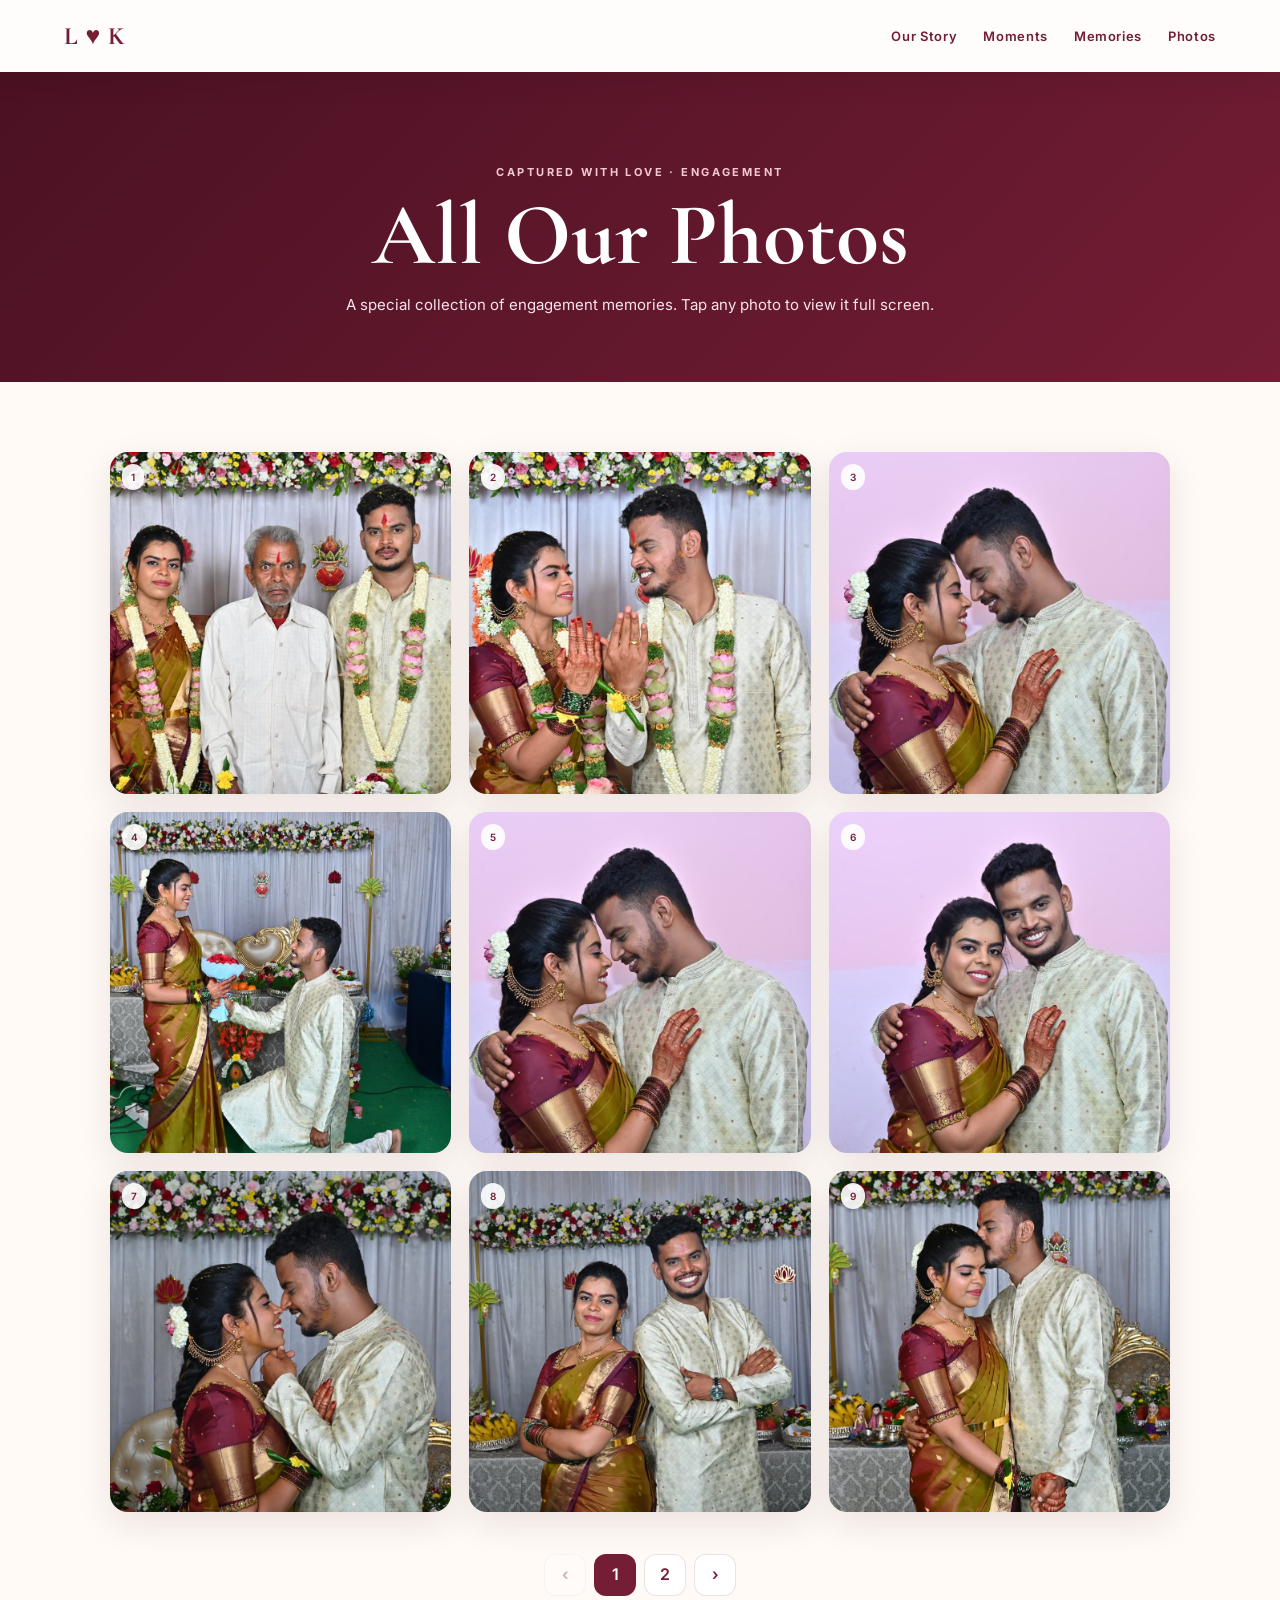
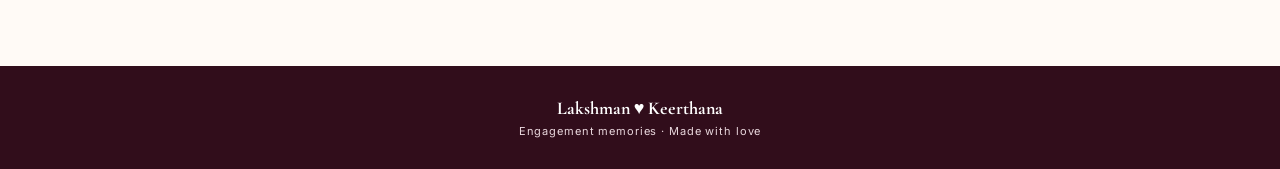
==== photos.html @ 1b37c3f8 "Add photos.html for photo gallery page This file contains the HTML structure for a photo gallery pag" ====
<!DOCTYPE html>
<html lang="en">
<head>
<meta charset="UTF-8">
<meta name="viewport" content="width=device-width, initial-scale=1.0, viewport-fit=cover">
<meta name="theme-color" content="#7b1e35">
<title>Photos | Lakshman ♥ Keerthana</title>
<style>
@import url('https://fonts.googleapis.com/css2?family=Cormorant+Garamond:wght@500;600;700&family=Inter:wght@400;500;600&display=swap');
:root{--wine:#741d34;--wine-dark:#4b1123;--rose:#b85c70;--cream:#fffaf6;--paper:#fffdfb;--gold:#c79b58;--ink:#30252a;--muted:#756b70;--line:rgba(116,29,52,.13)}
*{box-sizing:border-box}html{scroll-behavior:smooth}body{margin:0;background:var(--cream);color:var(--ink);font-family:Inter,system-ui,sans-serif;line-height:1.6}a{color:inherit;text-decoration:none}button{font:inherit}
.nav{position:sticky;top:0;z-index:20;display:flex;align-items:center;justify-content:space-between;padding:16px clamp(18px,5vw,72px);background:rgba(255,253,251,.94);backdrop-filter:blur(18px);color:var(--wine);box-shadow:0 8px 30px rgba(0,0,0,.07)}
.brand{font-family:"Cormorant Garamond",serif;font-size:25px;font-weight:700;letter-spacing:.03em}.nav-links{display:flex;gap:26px;font-size:13px;font-weight:600;letter-spacing:.05em}.nav-links a:hover{color:var(--gold)}.menu{display:none;border:0;background:transparent;color:inherit;font-size:25px}
.hero{padding:92px 18px 65px;text-align:center;background:linear-gradient(135deg,#4b1123,#741d34);color:#fff}.kicker{font-size:11px;letter-spacing:.22em;text-transform:uppercase;color:#f3c9d1;font-weight:700}.hero h1{font-family:"Cormorant Garamond",serif;font-size:clamp(52px,8vw,88px);line-height:.95;margin:12px 0}.hero p{margin:16px auto 0;max-width:620px;color:#f8e6eb;font-size:15px}
.gallery-wrap{max-width:1180px;margin:auto;padding:70px clamp(18px,5vw,60px)}.gallery{display:grid;grid-template-columns:repeat(3,1fr);gap:18px}.photo{position:relative;aspect-ratio:1/1;overflow:hidden;border-radius:18px;background:#eee;cursor:pointer;box-shadow:0 12px 35px rgba(57,20,32,.10)}.photo img{width:100%;height:100%;object-fit:cover;transition:transform .45s ease}.photo:hover img{transform:scale(1.045)}.photo-number{position:absolute;left:12px;top:12px;background:rgba(255,255,255,.9);color:var(--wine);padding:5px 9px;border-radius:99px;font-size:10px;font-weight:600}
.pagination{display:flex;justify-content:center;align-items:center;gap:8px;margin-top:42px;flex-wrap:wrap}.pagination button{min-width:42px;height:42px;border:1px solid var(--line);background:#fff;color:var(--wine);border-radius:12px;cursor:pointer;font-weight:600}.pagination button:hover,.pagination button.active{background:var(--wine);color:#fff}.pagination button:disabled{opacity:.35;cursor:not-allowed}
footer{text-align:center;background:#310d1b;color:#ead8de;padding:28px 18px;font-size:11px;letter-spacing:.08em}footer strong{color:#fff;font-family:"Cormorant Garamond",serif;font-size:18px;letter-spacing:0}
.lightbox{position:fixed;inset:0;z-index:50;background:rgba(12,7,10,.94);display:none;place-items:center;padding:20px}.lightbox.open{display:grid}.lightbox img{max-width:min(1100px,94vw);max-height:88vh;object-fit:contain;border-radius:12px}.close,.lb-prev,.lb-next,.download{position:absolute;border:0;background:rgba(255,255,255,.13);color:#fff;cursor:pointer}.close{top:18px;right:22px;border-radius:50%;width:44px;height:44px;font-size:27px}.lb-prev,.lb-next{top:50%;transform:translateY(-50%);border-radius:50%;width:48px;height:48px;font-size:28px}.lb-prev{left:20px}.lb-next{right:20px}.download{bottom:22px;left:50%;transform:translateX(-50%);padding:11px 18px;border-radius:99px;background:#fff;color:var(--wine);font-weight:600}
@media(max-width:760px){.nav{padding:13px 18px}.brand{font-size:22px}.nav-links{display:none}.menu{display:block}.nav.open .nav-links{display:flex;position:absolute;top:58px;left:12px;right:12px;flex-direction:column;gap:0;background:rgba(255,253,251,.98);color:var(--wine);border-radius:18px;padding:8px;box-shadow:0 18px 45px rgba(0,0,0,.15)}.nav.open .nav-links a{padding:13px 15px;border-radius:12px}.hero{padding:72px 18px 50px}.gallery-wrap{padding:45px 14px}.gallery{grid-template-columns:repeat(2,1fr);gap:10px}.photo{border-radius:12px}.photo-number{left:8px;top:8px;font-size:9px;padding:4px 7px}.lb-prev{left:8px}.lb-next{right:8px}.lightbox{padding:10px}.lightbox img{max-width:98vw;max-height:82vh}.download{bottom:16px}}
</style>
</head>
<body>
<nav class="nav" id="nav"><a class="brand" href="index.html">L ♥ K</a><div class="nav-links"><a href="index.html#story">Our Story</a><a href="index.html#gallery">Moments</a><a href="index.html#memories">Memories</a><a href="photos.html">Photos</a></div><button class="menu" id="menu" aria-label="Open menu">☰</button></nav>
<header class="hero"><div class="kicker">Captured with love · Engagement</div><h1>All Our Photos</h1><p>A special collection of engagement memories. Tap any photo to view it full screen.</p></header>
<main class="gallery-wrap"><div class="gallery" id="gallery"></div><div class="pagination" id="pagination"></div></main>
<footer><strong>Lakshman ♥ Keerthana</strong><br><span>Engagement memories · Made with love</span></footer>
<div class="lightbox" id="lightbox" aria-hidden="true"><button class="close" id="close" aria-label="Close">×</button><button class="lb-prev" id="prev" aria-label="Previous">‹</button><img id="lbImage" src="" alt=""><button class="lb-next" id="next" aria-label="Next">›</button><a class="download" id="download" href="#" download>Download Photo</a></div>
<script>
const photoFiles=[
'images/family-portrait.jpeg','images/garland-moment.jpeg','images/close-embrace.jpeg','images/proposal-moment.jpeg','images/smiling-together.jpeg','images/forehead-kiss.jpeg','images/classic-portrait.jpeg','images/together-traditional.jpeg','images/family-celebration.jpeg','images/couple-portrait.jpeg','images/groom-portrait.jpeg','images/engagement-stage.jpeg'
];
const perPage=9;let page=1;let current=0;
const gallery=document.getElementById('gallery'),pagination=document.getElementById('pagination'),lightbox=document.getElementById('lightbox'),lbImage=document.getElementById('lbImage'),download=document.getElementById('download');
function render(){const total=Math.ceil(photoFiles.length/perPage);if(page>total)page=total||1;gallery.innerHTML='';const start=(page-1)*perPage;photoFiles.slice(start,start+perPage).forEach((src,i)=>{const n=start+i+1;const div=document.createElement('div');div.className='photo';div.innerHTML=`<img src="${src}" alt="Engagement photo ${n}" loading="lazy"><span class="photo-number">${n}</span>`;div.onclick=()=>openBox(n-1);gallery.appendChild(div)});pagination.innerHTML='';const prev=document.createElement('button');prev.textContent='‹';prev.disabled=page===1;prev.onclick=()=>{page--;render();scrollTo({top:gallery.offsetTop-90,behavior:'smooth'})};pagination.appendChild(prev);for(let i=1;i<=total;i++){const b=document.createElement('button');b.textContent=i;b.className=i===page?'active':'';b.onclick=()=>{page=i;render();scrollTo({top:gallery.offsetTop-90,behavior:'smooth'})};pagination.appendChild(b)}const next=document.createElement('button');next.textContent='›';next.disabled=page===total;next.onclick=()=>{page++;render();scrollTo({top:gallery.offsetTop-90,behavior:'smooth'})};pagination.appendChild(next)}
function openBox(i){current=(i+photoFiles.length)%photoFiles.length;lbImage.src=photoFiles[current];lbImage.alt='Engagement photo '+(current+1);download.href=photoFiles[current];download.download=photoFiles[current].split('/').pop();lightbox.classList.add('open');lightbox.setAttribute('aria-hidden','false');document.body.style.overflow='hidden'}
function closeBox(){lightbox.classList.remove('open');lightbox.setAttribute('aria-hidden','true');document.body.style.overflow=''}
document.getElementById('close').onclick=closeBox;document.getElementById('prev').onclick=()=>openBox(current-1);document.getElementById('next').onclick=()=>openBox(current+1);lightbox.onclick=e=>{if(e.target===lightbox)closeBox()};document.addEventListener('keydown',e=>{if(!lightbox.classList.contains('open'))return;if(e.key==='Escape')closeBox();if(e.key==='ArrowLeft')openBox(current-1);if(e.key==='ArrowRight')openBox(current+1)});
const menu=document.getElementById('menu'),nav=document.getElementById('nav');menu.onclick=()=>nav.classList.toggle('open');document.querySelectorAll('.nav-links a').forEach(a=>a.onclick=()=>nav.classList.remove('open'));render();
</script>
</body>
</html>
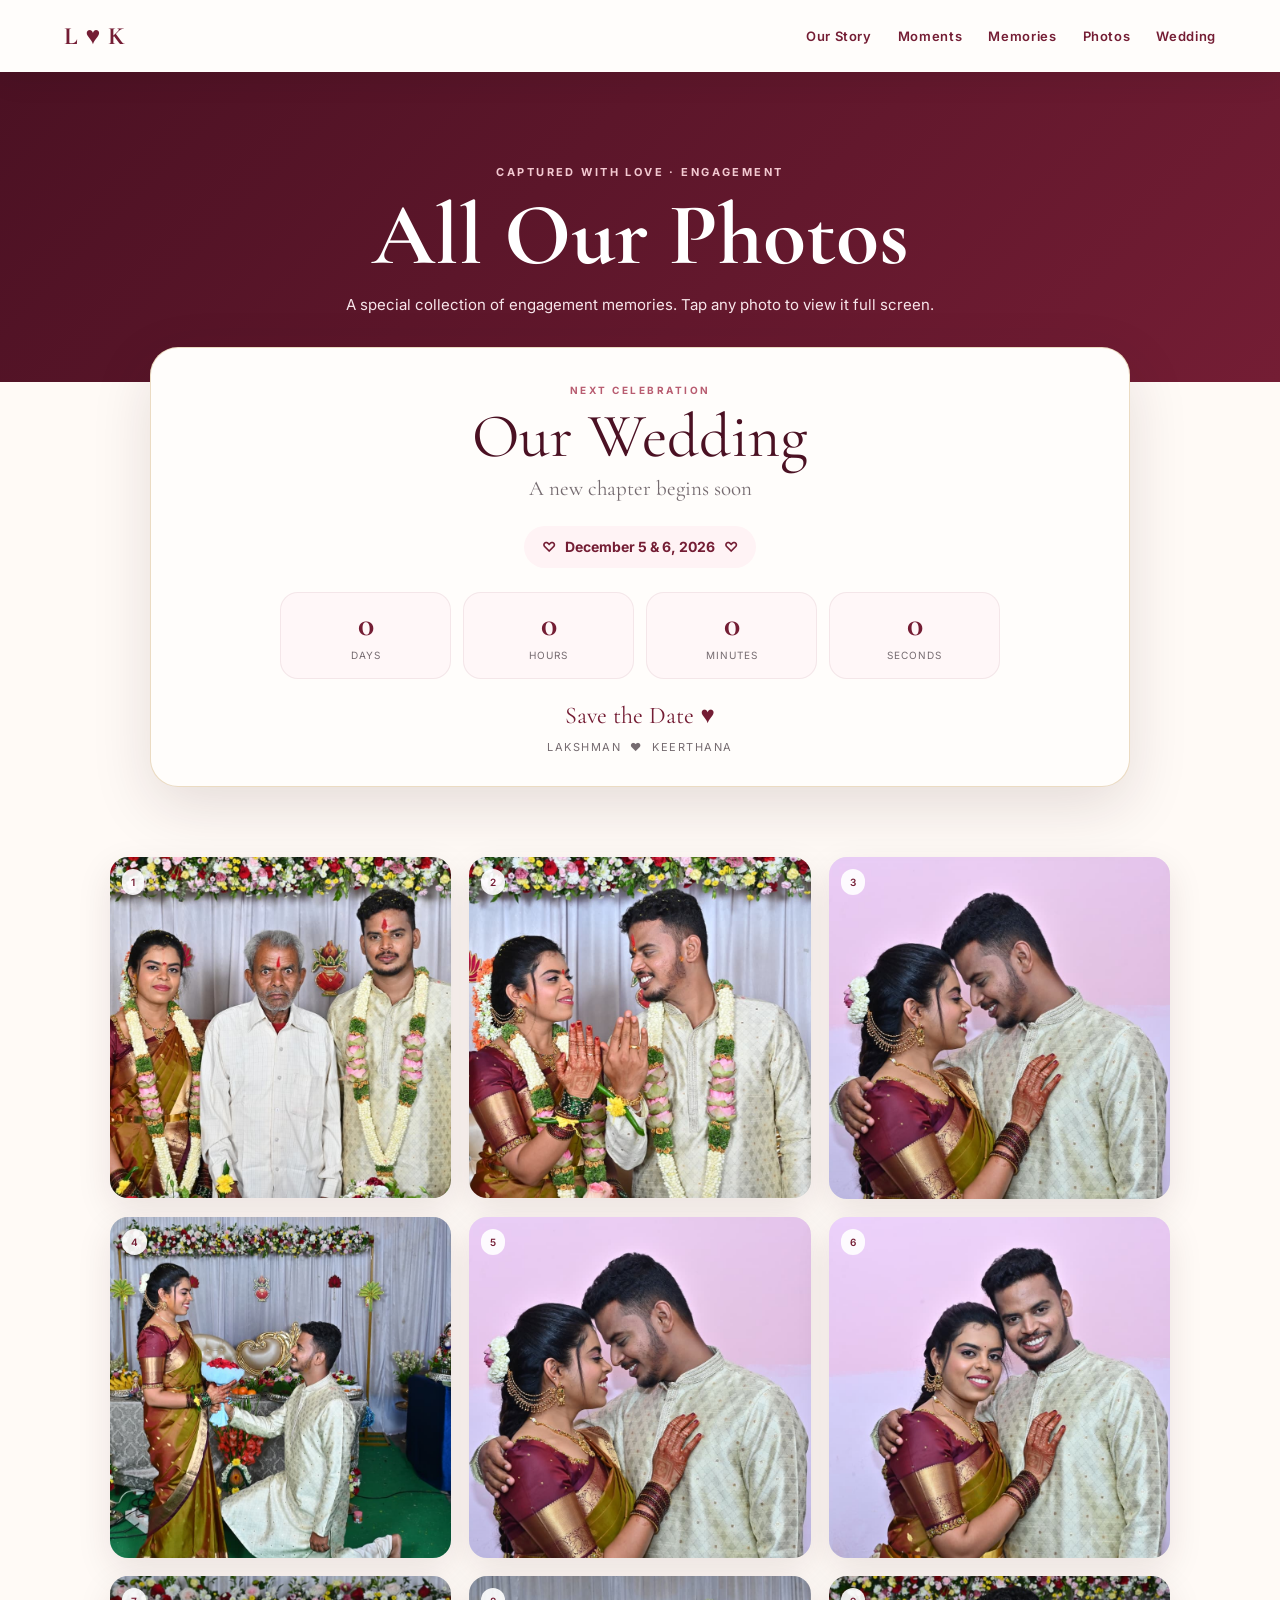
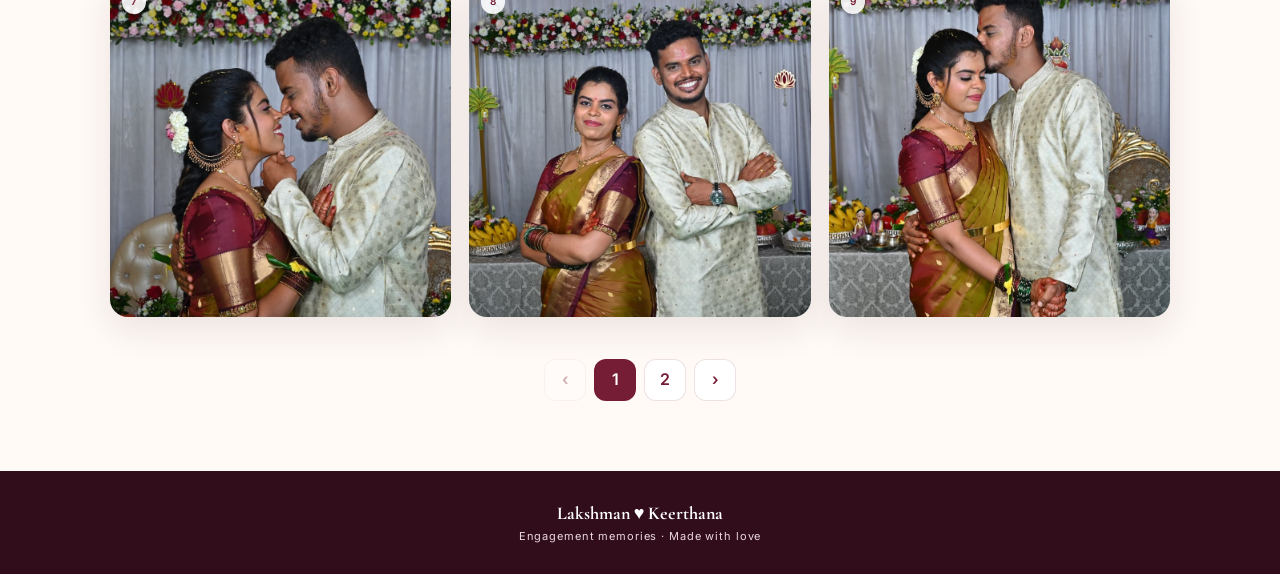
==== commit d6b9e844: "Update photos.html" ====
--- a/photos.html
+++ b/photos.html
@@ -12,16 +12,32 @@
 .nav{position:sticky;top:0;z-index:20;display:flex;align-items:center;justify-content:space-between;padding:16px clamp(18px,5vw,72px);background:rgba(255,253,251,.94);backdrop-filter:blur(18px);color:var(--wine);box-shadow:0 8px 30px rgba(0,0,0,.07)}
 .brand{font-family:"Cormorant Garamond",serif;font-size:25px;font-weight:700;letter-spacing:.03em}.nav-links{display:flex;gap:26px;font-size:13px;font-weight:600;letter-spacing:.05em}.nav-links a:hover{color:var(--gold)}.menu{display:none;border:0;background:transparent;color:inherit;font-size:25px}
 .hero{padding:92px 18px 65px;text-align:center;background:linear-gradient(135deg,#4b1123,#741d34);color:#fff}.kicker{font-size:11px;letter-spacing:.22em;text-transform:uppercase;color:#f3c9d1;font-weight:700}.hero h1{font-family:"Cormorant Garamond",serif;font-size:clamp(52px,8vw,88px);line-height:.95;margin:12px 0}.hero p{margin:16px auto 0;max-width:620px;color:#f8e6eb;font-size:15px}
+
+.wedding-card{max-width:980px;margin:-35px auto 0;padding:34px 28px 30px;background:var(--paper);border:1px solid rgba(199,155,88,.35);border-radius:28px;box-shadow:0 20px 60px rgba(57,20,32,.13);text-align:center;position:relative;z-index:2}.w-kicker{font-size:10px;letter-spacing:.25em;text-transform:uppercase;color:var(--rose);font-weight:700}.w-title{font-family:"Cormorant Garamond",serif;font-size:clamp(40px,6vw,62px);line-height:1;color:var(--wine-dark);margin:8px 0 4px}.w-sub{color:var(--muted);margin:0 0 20px;font-family:"Cormorant Garamond",serif;font-size:21px}.w-date{display:inline-flex;align-items:center;gap:9px;padding:10px 18px;border-radius:99px;background:#fff3f5;color:var(--wine);font-weight:700;font-size:14px}.countdown{display:grid;grid-template-columns:repeat(4,1fr);gap:12px;max-width:720px;margin:24px auto 18px}.time-box{padding:15px 8px;border-radius:18px;background:#fff7f8;border:1px solid rgba(116,29,52,.08)}.time-box strong{display:block;font-family:"Cormorant Garamond",serif;color:var(--wine);font-size:34px;line-height:1}.time-box span{display:block;color:var(--muted);font-size:10px;text-transform:uppercase;letter-spacing:.1em;margin-top:5px}.save-date{font-family:"Cormorant Garamond",serif;color:var(--wine);font-size:24px;margin-top:8px}.w-names{font-size:11px;letter-spacing:.14em;text-transform:uppercase;color:var(--muted);margin-top:3px}
 .gallery-wrap{max-width:1180px;margin:auto;padding:70px clamp(18px,5vw,60px)}.gallery{display:grid;grid-template-columns:repeat(3,1fr);gap:18px}.photo{position:relative;aspect-ratio:1/1;overflow:hidden;border-radius:18px;background:#eee;cursor:pointer;box-shadow:0 12px 35px rgba(57,20,32,.10)}.photo img{width:100%;height:100%;object-fit:cover;transition:transform .45s ease}.photo:hover img{transform:scale(1.045)}.photo-number{position:absolute;left:12px;top:12px;background:rgba(255,255,255,.9);color:var(--wine);padding:5px 9px;border-radius:99px;font-size:10px;font-weight:600}
 .pagination{display:flex;justify-content:center;align-items:center;gap:8px;margin-top:42px;flex-wrap:wrap}.pagination button{min-width:42px;height:42px;border:1px solid var(--line);background:#fff;color:var(--wine);border-radius:12px;cursor:pointer;font-weight:600}.pagination button:hover,.pagination button.active{background:var(--wine);color:#fff}.pagination button:disabled{opacity:.35;cursor:not-allowed}
 footer{text-align:center;background:#310d1b;color:#ead8de;padding:28px 18px;font-size:11px;letter-spacing:.08em}footer strong{color:#fff;font-family:"Cormorant Garamond",serif;font-size:18px;letter-spacing:0}
 .lightbox{position:fixed;inset:0;z-index:50;background:rgba(12,7,10,.94);display:none;place-items:center;padding:20px}.lightbox.open{display:grid}.lightbox img{max-width:min(1100px,94vw);max-height:88vh;object-fit:contain;border-radius:12px}.close,.lb-prev,.lb-next,.download{position:absolute;border:0;background:rgba(255,255,255,.13);color:#fff;cursor:pointer}.close{top:18px;right:22px;border-radius:50%;width:44px;height:44px;font-size:27px}.lb-prev,.lb-next{top:50%;transform:translateY(-50%);border-radius:50%;width:48px;height:48px;font-size:28px}.lb-prev{left:20px}.lb-next{right:20px}.download{bottom:22px;left:50%;transform:translateX(-50%);padding:11px 18px;border-radius:99px;background:#fff;color:var(--wine);font-weight:600}
-@media(max-width:760px){.nav{padding:13px 18px}.brand{font-size:22px}.nav-links{display:none}.menu{display:block}.nav.open .nav-links{display:flex;position:absolute;top:58px;left:12px;right:12px;flex-direction:column;gap:0;background:rgba(255,253,251,.98);color:var(--wine);border-radius:18px;padding:8px;box-shadow:0 18px 45px rgba(0,0,0,.15)}.nav.open .nav-links a{padding:13px 15px;border-radius:12px}.hero{padding:72px 18px 50px}.gallery-wrap{padding:45px 14px}.gallery{grid-template-columns:repeat(2,1fr);gap:10px}.photo{border-radius:12px}.photo-number{left:8px;top:8px;font-size:9px;padding:4px 7px}.lb-prev{left:8px}.lb-next{right:8px}.lightbox{padding:10px}.lightbox img{max-width:98vw;max-height:82vh}.download{bottom:16px}}
+@media(max-width:760px){.wedding-card{margin:-22px 14px 0;padding:27px 16px 24px;border-radius:22px}.w-sub{font-size:19px}.w-date{font-size:12px;padding:9px 12px}.countdown{gap:7px;margin:19px auto 14px}.time-box{padding:13px 4px;border-radius:14px}.time-box strong{font-size:27px}.time-box span{font-size:8px}.save-date{font-size:21px}.nav{padding:13px 18px}.brand{font-size:22px}.nav-links{display:none}.menu{display:block}.nav.open .nav-links{display:flex;position:absolute;top:58px;left:12px;right:12px;flex-direction:column;gap:0;background:rgba(255,253,251,.98);color:var(--wine);border-radius:18px;padding:8px;box-shadow:0 18px 45px rgba(0,0,0,.15)}.nav.open .nav-links a{padding:13px 15px;border-radius:12px}.hero{padding:72px 18px 50px}.gallery-wrap{padding:45px 14px}.gallery{grid-template-columns:repeat(2,1fr);gap:10px}.photo{border-radius:12px}.photo-number{left:8px;top:8px;font-size:9px;padding:4px 7px}.lb-prev{left:8px}.lb-next{right:8px}.lightbox{padding:10px}.lightbox img{max-width:98vw;max-height:82vh}.download{bottom:16px}}
 </style>
 </head>
 <body>
-<nav class="nav" id="nav"><a class="brand" href="index.html">L ♥ K</a><div class="nav-links"><a href="index.html#story">Our Story</a><a href="index.html#gallery">Moments</a><a href="index.html#memories">Memories</a><a href="photos.html">Photos</a></div><button class="menu" id="menu" aria-label="Open menu">☰</button></nav>
+<nav class="nav" id="nav"><a class="brand" href="index.html">L ♥ K</a><div class="nav-links"><a href="index.html#story">Our Story</a><a href="index.html#gallery">Moments</a><a href="index.html#memories">Memories</a><a href="photos.html">Photos</a><a href="index.html#wedding">Wedding</a></div><button class="menu" id="menu" aria-label="Open menu">☰</button></nav>
 <header class="hero"><div class="kicker">Captured with love · Engagement</div><h1>All Our Photos</h1><p>A special collection of engagement memories. Tap any photo to view it full screen.</p></header>
+<section class="wedding-card" id="wedding">
+  <div class="w-kicker">Next Celebration</div>
+  <div class="w-title">Our Wedding</div>
+  <p class="w-sub">A new chapter begins soon</p>
+  <div class="w-date">♡ &nbsp; December 5 &amp; 6, 2026 &nbsp; ♡</div>
+  <div class="countdown" aria-label="Wedding countdown">
+    <div class="time-box"><strong id="days">--</strong><span>Days</span></div>
+    <div class="time-box"><strong id="hours">--</strong><span>Hours</span></div>
+    <div class="time-box"><strong id="minutes">--</strong><span>Minutes</span></div>
+    <div class="time-box"><strong id="seconds">--</strong><span>Seconds</span></div>
+  </div>
+  <div class="save-date">Save the Date ♥</div>
+  <div class="w-names">Lakshman &nbsp;♥&nbsp; Keerthana</div>
+</section>
 <main class="gallery-wrap"><div class="gallery" id="gallery"></div><div class="pagination" id="pagination"></div></main>
 <footer><strong>Lakshman ♥ Keerthana</strong><br><span>Engagement memories · Made with love</span></footer>
 <div class="lightbox" id="lightbox" aria-hidden="true"><button class="close" id="close" aria-label="Close">×</button><button class="lb-prev" id="prev" aria-label="Previous">‹</button><img id="lbImage" src="" alt=""><button class="lb-next" id="next" aria-label="Next">›</button><a class="download" id="download" href="#" download>Download Photo</a></div>
@@ -35,7 +51,10 @@
 function openBox(i){current=(i+photoFiles.length)%photoFiles.length;lbImage.src=photoFiles[current];lbImage.alt='Engagement photo '+(current+1);download.href=photoFiles[current];download.download=photoFiles[current].split('/').pop();lightbox.classList.add('open');lightbox.setAttribute('aria-hidden','false');document.body.style.overflow='hidden'}
 function closeBox(){lightbox.classList.remove('open');lightbox.setAttribute('aria-hidden','true');document.body.style.overflow=''}
 document.getElementById('close').onclick=closeBox;document.getElementById('prev').onclick=()=>openBox(current-1);document.getElementById('next').onclick=()=>openBox(current+1);lightbox.onclick=e=>{if(e.target===lightbox)closeBox()};document.addEventListener('keydown',e=>{if(!lightbox.classList.contains('open'))return;if(e.key==='Escape')closeBox();if(e.key==='ArrowLeft')openBox(current-1);if(e.key==='ArrowRight')openBox(current+1)});
-const menu=document.getElementById('menu'),nav=document.getElementById('nav');menu.onclick=()=>nav.classList.toggle('open');document.querySelectorAll('.nav-links a').forEach(a=>a.onclick=()=>nav.classList.remove('open'));render();
+const menu=document.getElementById('menu'),nav=document.getElementById('nav');menu.onclick=()=>nav.classList.toggle('open');document.querySelectorAll('.nav-links a').forEach(a=>a.onclick=()=>nav.classList.remove('open'));
+const weddingDate=new Date('2026-12-05T00:00:00+05:30').getTime();
+function updateCountdown(){const now=Date.now();let diff=weddingDate-now;if(diff<=0){document.getElementById('days').textContent='0';document.getElementById('hours').textContent='0';document.getElementById('minutes').textContent='0';document.getElementById('seconds').textContent='0';return}const d=Math.floor(diff/86400000);diff%=86400000;const h=Math.floor(diff/3600000);diff%=3600000;const m=Math.floor(diff/60000);const sec=Math.floor((diff%60000)/1000);document.getElementById('days').textContent=d;document.getElementById('hours').textContent=String(h).padStart(2,'0');document.getElementById('minutes').textContent=String(m).padStart(2,'0');document.getElementById('seconds').textContent=String(sec).padStart(2,'0')}
+updateCountdown();setInterval(updateCountdown,1000);render();
 </script>
 </body>
 </html>
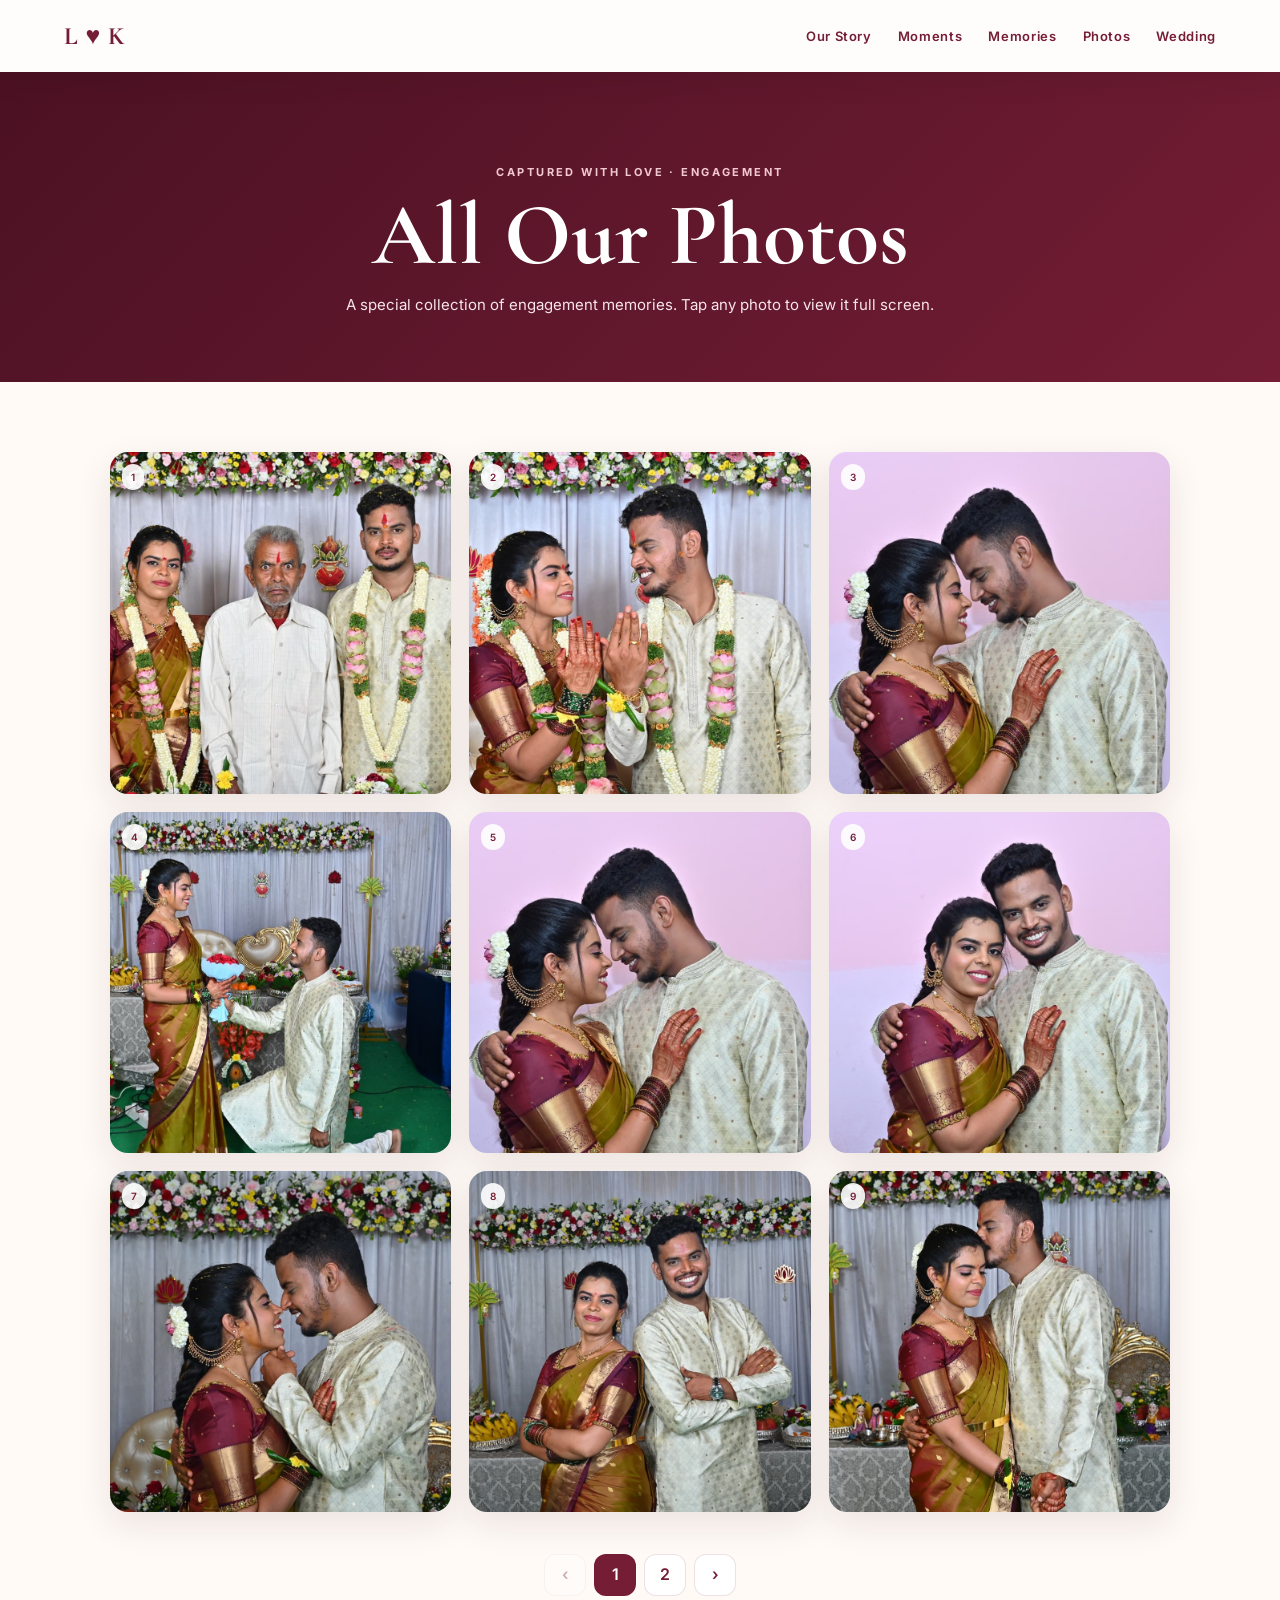
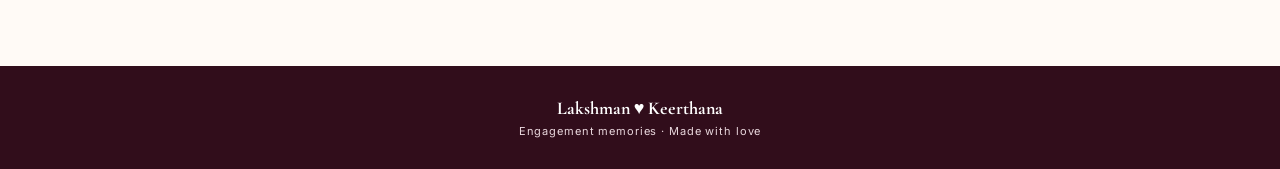
==== commit 81ad6e19: "Remove wedding card and countdown from photos.html Removed wedding card section and countdown script" ====
--- a/photos.html
+++ b/photos.html
@@ -13,31 +13,16 @@
 .brand{font-family:"Cormorant Garamond",serif;font-size:25px;font-weight:700;letter-spacing:.03em}.nav-links{display:flex;gap:26px;font-size:13px;font-weight:600;letter-spacing:.05em}.nav-links a:hover{color:var(--gold)}.menu{display:none;border:0;background:transparent;color:inherit;font-size:25px}
 .hero{padding:92px 18px 65px;text-align:center;background:linear-gradient(135deg,#4b1123,#741d34);color:#fff}.kicker{font-size:11px;letter-spacing:.22em;text-transform:uppercase;color:#f3c9d1;font-weight:700}.hero h1{font-family:"Cormorant Garamond",serif;font-size:clamp(52px,8vw,88px);line-height:.95;margin:12px 0}.hero p{margin:16px auto 0;max-width:620px;color:#f8e6eb;font-size:15px}
 
-.wedding-card{max-width:980px;margin:-35px auto 0;padding:34px 28px 30px;background:var(--paper);border:1px solid rgba(199,155,88,.35);border-radius:28px;box-shadow:0 20px 60px rgba(57,20,32,.13);text-align:center;position:relative;z-index:2}.w-kicker{font-size:10px;letter-spacing:.25em;text-transform:uppercase;color:var(--rose);font-weight:700}.w-title{font-family:"Cormorant Garamond",serif;font-size:clamp(40px,6vw,62px);line-height:1;color:var(--wine-dark);margin:8px 0 4px}.w-sub{color:var(--muted);margin:0 0 20px;font-family:"Cormorant Garamond",serif;font-size:21px}.w-date{display:inline-flex;align-items:center;gap:9px;padding:10px 18px;border-radius:99px;background:#fff3f5;color:var(--wine);font-weight:700;font-size:14px}.countdown{display:grid;grid-template-columns:repeat(4,1fr);gap:12px;max-width:720px;margin:24px auto 18px}.time-box{padding:15px 8px;border-radius:18px;background:#fff7f8;border:1px solid rgba(116,29,52,.08)}.time-box strong{display:block;font-family:"Cormorant Garamond",serif;color:var(--wine);font-size:34px;line-height:1}.time-box span{display:block;color:var(--muted);font-size:10px;text-transform:uppercase;letter-spacing:.1em;margin-top:5px}.save-date{font-family:"Cormorant Garamond",serif;color:var(--wine);font-size:24px;margin-top:8px}.w-names{font-size:11px;letter-spacing:.14em;text-transform:uppercase;color:var(--muted);margin-top:3px}
 .gallery-wrap{max-width:1180px;margin:auto;padding:70px clamp(18px,5vw,60px)}.gallery{display:grid;grid-template-columns:repeat(3,1fr);gap:18px}.photo{position:relative;aspect-ratio:1/1;overflow:hidden;border-radius:18px;background:#eee;cursor:pointer;box-shadow:0 12px 35px rgba(57,20,32,.10)}.photo img{width:100%;height:100%;object-fit:cover;transition:transform .45s ease}.photo:hover img{transform:scale(1.045)}.photo-number{position:absolute;left:12px;top:12px;background:rgba(255,255,255,.9);color:var(--wine);padding:5px 9px;border-radius:99px;font-size:10px;font-weight:600}
 .pagination{display:flex;justify-content:center;align-items:center;gap:8px;margin-top:42px;flex-wrap:wrap}.pagination button{min-width:42px;height:42px;border:1px solid var(--line);background:#fff;color:var(--wine);border-radius:12px;cursor:pointer;font-weight:600}.pagination button:hover,.pagination button.active{background:var(--wine);color:#fff}.pagination button:disabled{opacity:.35;cursor:not-allowed}
 footer{text-align:center;background:#310d1b;color:#ead8de;padding:28px 18px;font-size:11px;letter-spacing:.08em}footer strong{color:#fff;font-family:"Cormorant Garamond",serif;font-size:18px;letter-spacing:0}
 .lightbox{position:fixed;inset:0;z-index:50;background:rgba(12,7,10,.94);display:none;place-items:center;padding:20px}.lightbox.open{display:grid}.lightbox img{max-width:min(1100px,94vw);max-height:88vh;object-fit:contain;border-radius:12px}.close,.lb-prev,.lb-next,.download{position:absolute;border:0;background:rgba(255,255,255,.13);color:#fff;cursor:pointer}.close{top:18px;right:22px;border-radius:50%;width:44px;height:44px;font-size:27px}.lb-prev,.lb-next{top:50%;transform:translateY(-50%);border-radius:50%;width:48px;height:48px;font-size:28px}.lb-prev{left:20px}.lb-next{right:20px}.download{bottom:22px;left:50%;transform:translateX(-50%);padding:11px 18px;border-radius:99px;background:#fff;color:var(--wine);font-weight:600}
-@media(max-width:760px){.wedding-card{margin:-22px 14px 0;padding:27px 16px 24px;border-radius:22px}.w-sub{font-size:19px}.w-date{font-size:12px;padding:9px 12px}.countdown{gap:7px;margin:19px auto 14px}.time-box{padding:13px 4px;border-radius:14px}.time-box strong{font-size:27px}.time-box span{font-size:8px}.save-date{font-size:21px}.nav{padding:13px 18px}.brand{font-size:22px}.nav-links{display:none}.menu{display:block}.nav.open .nav-links{display:flex;position:absolute;top:58px;left:12px;right:12px;flex-direction:column;gap:0;background:rgba(255,253,251,.98);color:var(--wine);border-radius:18px;padding:8px;box-shadow:0 18px 45px rgba(0,0,0,.15)}.nav.open .nav-links a{padding:13px 15px;border-radius:12px}.hero{padding:72px 18px 50px}.gallery-wrap{padding:45px 14px}.gallery{grid-template-columns:repeat(2,1fr);gap:10px}.photo{border-radius:12px}.photo-number{left:8px;top:8px;font-size:9px;padding:4px 7px}.lb-prev{left:8px}.lb-next{right:8px}.lightbox{padding:10px}.lightbox img{max-width:98vw;max-height:82vh}.download{bottom:16px}}
+@media(max-width:760px){nav{padding:13px 18px}.brand{font-size:22px}.nav-links{display:none}.menu{display:block}.nav.open .nav-links{display:flex;position:absolute;top:58px;left:12px;right:12px;flex-direction:column;gap:0;background:rgba(255,253,251,.98);color:var(--wine);border-radius:18px;padding:8px;box-shadow:0 18px 45px rgba(0,0,0,.15)}.nav.open .nav-links a{padding:13px 15px;border-radius:12px}.hero{padding:72px 18px 50px}.gallery-wrap{padding:45px 14px}.gallery{grid-template-columns:repeat(2,1fr);gap:10px}.photo{border-radius:12px}.photo-number{left:8px;top:8px;font-size:9px;padding:4px 7px}.lb-prev{left:8px}.lb-next{right:8px}.lightbox{padding:10px}.lightbox img{max-width:98vw;max-height:82vh}.download{bottom:16px}}
 </style>
 </head>
 <body>
 <nav class="nav" id="nav"><a class="brand" href="index.html">L ♥ K</a><div class="nav-links"><a href="index.html#story">Our Story</a><a href="index.html#gallery">Moments</a><a href="index.html#memories">Memories</a><a href="photos.html">Photos</a><a href="index.html#wedding">Wedding</a></div><button class="menu" id="menu" aria-label="Open menu">☰</button></nav>
 <header class="hero"><div class="kicker">Captured with love · Engagement</div><h1>All Our Photos</h1><p>A special collection of engagement memories. Tap any photo to view it full screen.</p></header>
-<section class="wedding-card" id="wedding">
-  <div class="w-kicker">Next Celebration</div>
-  <div class="w-title">Our Wedding</div>
-  <p class="w-sub">A new chapter begins soon</p>
-  <div class="w-date">♡ &nbsp; December 5 &amp; 6, 2026 &nbsp; ♡</div>
-  <div class="countdown" aria-label="Wedding countdown">
-    <div class="time-box"><strong id="days">--</strong><span>Days</span></div>
-    <div class="time-box"><strong id="hours">--</strong><span>Hours</span></div>
-    <div class="time-box"><strong id="minutes">--</strong><span>Minutes</span></div>
-    <div class="time-box"><strong id="seconds">--</strong><span>Seconds</span></div>
-  </div>
-  <div class="save-date">Save the Date ♥</div>
-  <div class="w-names">Lakshman &nbsp;♥&nbsp; Keerthana</div>
-</section>
 <main class="gallery-wrap"><div class="gallery" id="gallery"></div><div class="pagination" id="pagination"></div></main>
 <footer><strong>Lakshman ♥ Keerthana</strong><br><span>Engagement memories · Made with love</span></footer>
 <div class="lightbox" id="lightbox" aria-hidden="true"><button class="close" id="close" aria-label="Close">×</button><button class="lb-prev" id="prev" aria-label="Previous">‹</button><img id="lbImage" src="" alt=""><button class="lb-next" id="next" aria-label="Next">›</button><a class="download" id="download" href="#" download>Download Photo</a></div>
@@ -52,9 +37,7 @@
 function closeBox(){lightbox.classList.remove('open');lightbox.setAttribute('aria-hidden','true');document.body.style.overflow=''}
 document.getElementById('close').onclick=closeBox;document.getElementById('prev').onclick=()=>openBox(current-1);document.getElementById('next').onclick=()=>openBox(current+1);lightbox.onclick=e=>{if(e.target===lightbox)closeBox()};document.addEventListener('keydown',e=>{if(!lightbox.classList.contains('open'))return;if(e.key==='Escape')closeBox();if(e.key==='ArrowLeft')openBox(current-1);if(e.key==='ArrowRight')openBox(current+1)});
 const menu=document.getElementById('menu'),nav=document.getElementById('nav');menu.onclick=()=>nav.classList.toggle('open');document.querySelectorAll('.nav-links a').forEach(a=>a.onclick=()=>nav.classList.remove('open'));
-const weddingDate=new Date('2026-12-05T00:00:00+05:30').getTime();
-function updateCountdown(){const now=Date.now();let diff=weddingDate-now;if(diff<=0){document.getElementById('days').textContent='0';document.getElementById('hours').textContent='0';document.getElementById('minutes').textContent='0';document.getElementById('seconds').textContent='0';return}const d=Math.floor(diff/86400000);diff%=86400000;const h=Math.floor(diff/3600000);diff%=3600000;const m=Math.floor(diff/60000);const sec=Math.floor((diff%60000)/1000);document.getElementById('days').textContent=d;document.getElementById('hours').textContent=String(h).padStart(2,'0');document.getElementById('minutes').textContent=String(m).padStart(2,'0');document.getElementById('seconds').textContent=String(sec).padStart(2,'0')}
-updateCountdown();setInterval(updateCountdown,1000);render();
+render();
 </script>
 </body>
 </html>
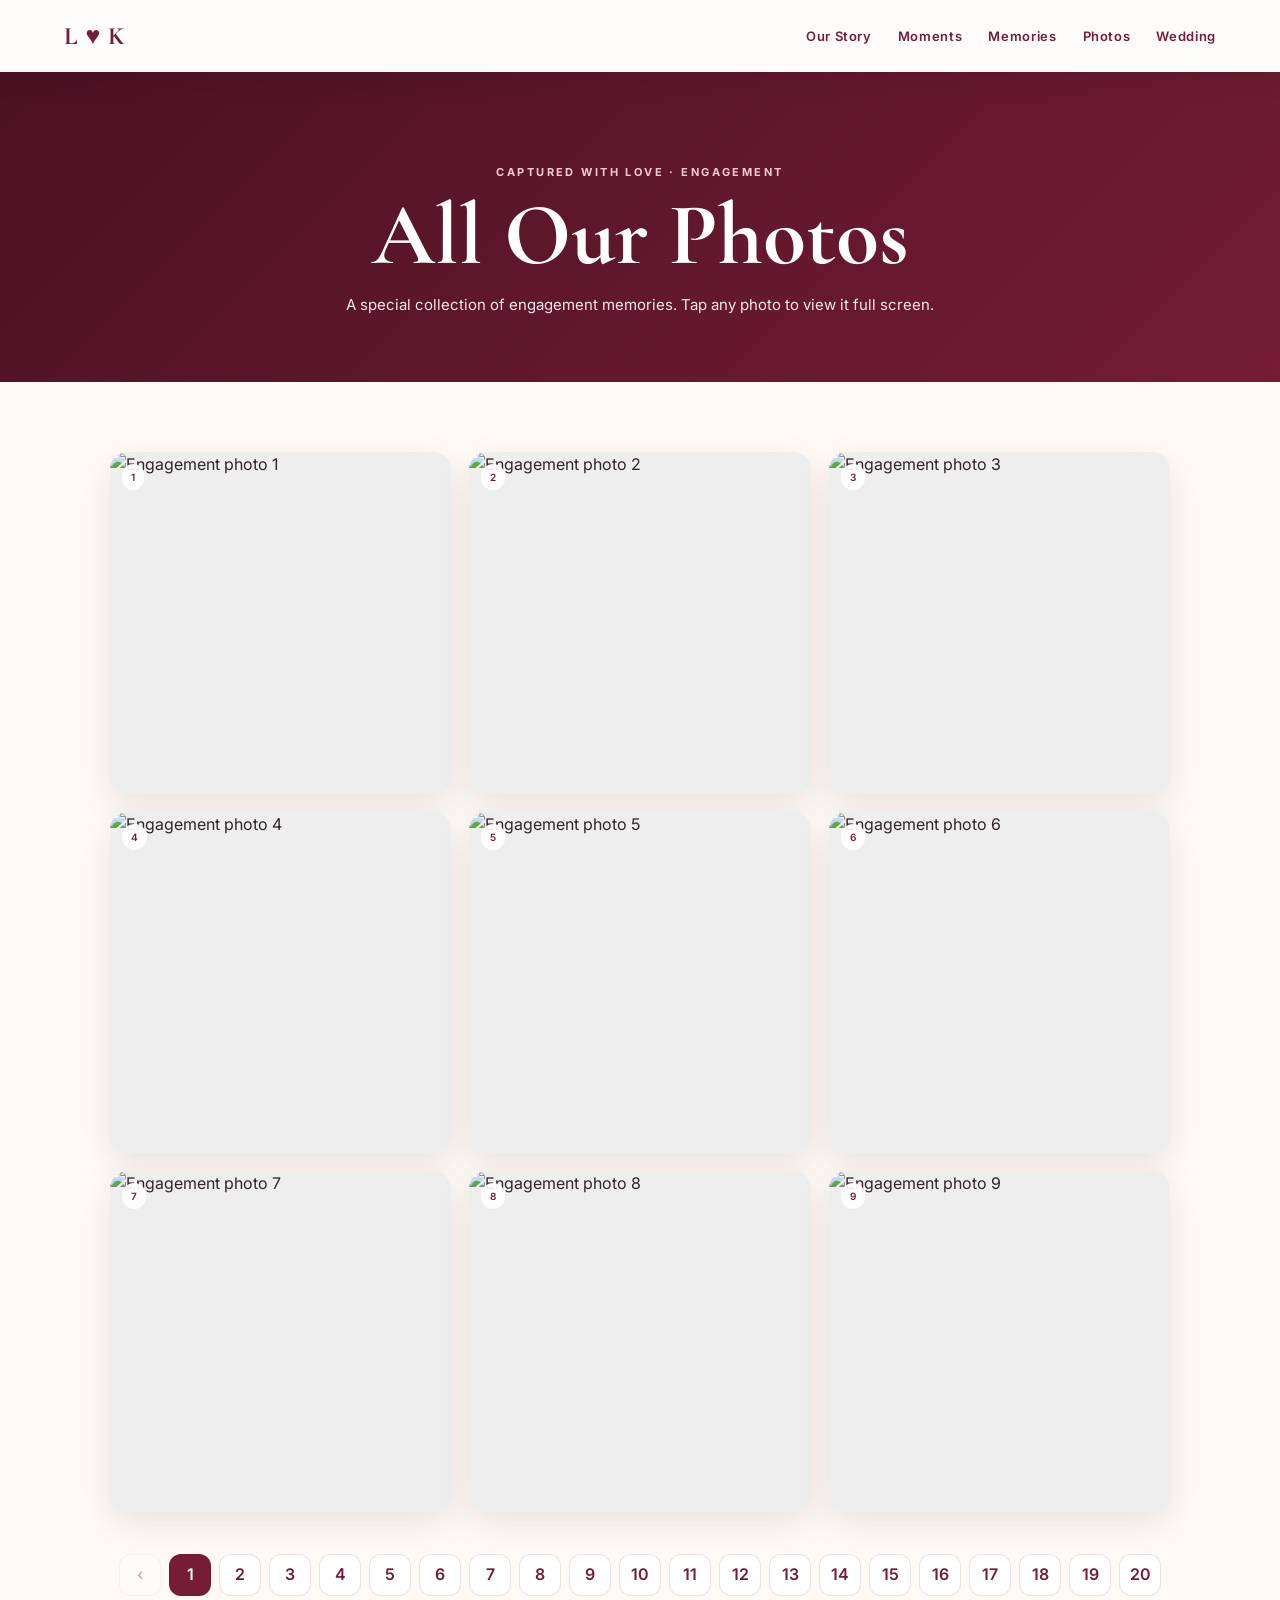
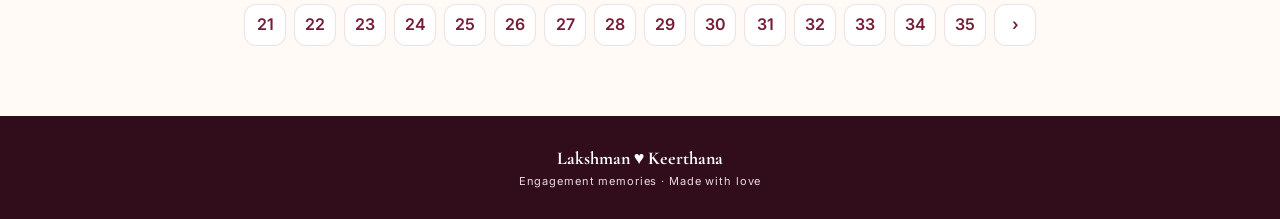
==== commit 5593187e: "Update photo gallery and navigation structure" ====
--- a/photos.html
+++ b/photos.html
@@ -21,23 +21,318 @@
 </style>
 </head>
 <body>
-<nav class="nav" id="nav"><a class="brand" href="index.html">L ♥ K</a><div class="nav-links"><a href="index.html#story">Our Story</a><a href="index.html#gallery">Moments</a><a href="index.html#memories">Memories</a><a href="photos.html">Photos</a><a href="index.html#wedding">Wedding</a></div><button class="menu" id="menu" aria-label="Open menu">☰</button></nav>
-<header class="hero"><div class="kicker">Captured with love · Engagement</div><h1>All Our Photos</h1><p>A special collection of engagement memories. Tap any photo to view it full screen.</p></header>
-<main class="gallery-wrap"><div class="gallery" id="gallery"></div><div class="pagination" id="pagination"></div></main>
-<footer><strong>Lakshman ♥ Keerthana</strong><br><span>Engagement memories · Made with love</span></footer>
-<div class="lightbox" id="lightbox" aria-hidden="true"><button class="close" id="close" aria-label="Close">×</button><button class="lb-prev" id="prev" aria-label="Previous">‹</button><img id="lbImage" src="" alt=""><button class="lb-next" id="next" aria-label="Next">›</button><a class="download" id="download" href="#" download>Download Photo</a></div>
+
+<nav class="nav" id="nav">
+  <a class="brand" href="index.html">L ♥ K</a>
+  <div class="nav-links">
+    <a href="index.html#story">Our Story</a>
+    <a href="index.html#gallery">Moments</a>
+    <a href="index.html#memories">Memories</a>
+    <a href="photos.html">Photos</a>
+    <a href="index.html#wedding">Wedding</a>
+  </div>
+  <button class="menu" id="menu" aria-label="Open menu">☰</button>
+</nav>
+
+<header class="hero">
+  <div class="kicker">Captured with love · Engagement</div>
+  <h1>All Our Photos</h1>
+  <p>A special collection of engagement memories. Tap any photo to view it full screen.</p>
+</header>
+
+<main class="gallery-wrap">
+  <div class="gallery" id="gallery"></div>
+  <div class="pagination" id="pagination"></div>
+</main>
+
+<footer>
+  <strong>Lakshman ♥ Keerthana</strong><br>
+  <span>Engagement memories · Made with love</span>
+</footer>
+
+<div class="lightbox" id="lightbox" aria-hidden="true">
+  <button class="close" id="close" aria-label="Close">×</button>
+  <button class="lb-prev" id="prev" aria-label="Previous">‹</button>
+  <img id="lbImage" src="" alt="">
+  <button class="lb-next" id="next" aria-label="Next">›</button>
+  <a class="download" id="download" href="#" download>Download Photo</a>
+</div>
+
 <script>
-const photoFiles=[
-'images/family-portrait.jpeg','images/garland-moment.jpeg','images/close-embrace.jpeg','images/proposal-moment.jpeg','images/smiling-together.jpeg','images/forehead-kiss.jpeg','images/classic-portrait.jpeg','images/together-traditional.jpeg','images/family-celebration.jpeg','images/couple-portrait.jpeg','images/groom-portrait.jpeg','images/engagement-stage.jpeg'
-];
-const perPage=9;let page=1;let current=0;
-const gallery=document.getElementById('gallery'),pagination=document.getElementById('pagination'),lightbox=document.getElementById('lightbox'),lbImage=document.getElementById('lbImage'),download=document.getElementById('download');
-function render(){const total=Math.ceil(photoFiles.length/perPage);if(page>total)page=total||1;gallery.innerHTML='';const start=(page-1)*perPage;photoFiles.slice(start,start+perPage).forEach((src,i)=>{const n=start+i+1;const div=document.createElement('div');div.className='photo';div.innerHTML=`<img src="${src}" alt="Engagement photo ${n}" loading="lazy"><span class="photo-number">${n}</span>`;div.onclick=()=>openBox(n-1);gallery.appendChild(div)});pagination.innerHTML='';const prev=document.createElement('button');prev.textContent='‹';prev.disabled=page===1;prev.onclick=()=>{page--;render();scrollTo({top:gallery.offsetTop-90,behavior:'smooth'})};pagination.appendChild(prev);for(let i=1;i<=total;i++){const b=document.createElement('button');b.textContent=i;b.className=i===page?'active':'';b.onclick=()=>{page=i;render();scrollTo({top:gallery.offsetTop-90,behavior:'smooth'})};pagination.appendChild(b)}const next=document.createElement('button');next.textContent='›';next.disabled=page===total;next.onclick=()=>{page++;render();scrollTo({top:gallery.offsetTop-90,behavior:'smooth'})};pagination.appendChild(next)}
-function openBox(i){current=(i+photoFiles.length)%photoFiles.length;lbImage.src=photoFiles[current];lbImage.alt='Engagement photo '+(current+1);download.href=photoFiles[current];download.download=photoFiles[current].split('/').pop();lightbox.classList.add('open');lightbox.setAttribute('aria-hidden','false');document.body.style.overflow='hidden'}
-function closeBox(){lightbox.classList.remove('open');lightbox.setAttribute('aria-hidden','true');document.body.style.overflow=''}
-document.getElementById('close').onclick=closeBox;document.getElementById('prev').onclick=()=>openBox(current-1);document.getElementById('next').onclick=()=>openBox(current+1);lightbox.onclick=e=>{if(e.target===lightbox)closeBox()};document.addEventListener('keydown',e=>{if(!lightbox.classList.contains('open'))return;if(e.key==='Escape')closeBox();if(e.key==='ArrowLeft')openBox(current-1);if(e.key==='ArrowRight')openBox(current+1)});
-const menu=document.getElementById('menu'),nav=document.getElementById('nav');menu.onclick=()=>nav.classList.toggle('open');document.querySelectorAll('.nav-links a').forEach(a=>a.onclick=()=>nav.classList.remove('open'));
+
+/* =========================================================
+   PHOTOS 013 TO 326
+   ========================================================= */
+
+const photoFiles = Array.from(
+  { length: 314 },
+  (_, i) => `images/${String(i + 13).padStart(3, '0')}.jpg`
+);
+
+
+/* =========================================================
+   GALLERY
+   ========================================================= */
+
+const perPage = 9;
+let page = 1;
+let current = 0;
+
+const gallery = document.getElementById('gallery');
+const pagination = document.getElementById('pagination');
+const lightbox = document.getElementById('lightbox');
+const lbImage = document.getElementById('lbImage');
+const download = document.getElementById('download');
+
+
+function render() {
+
+  const total = Math.ceil(photoFiles.length / perPage);
+
+  if (page > total) {
+    page = total || 1;
+  }
+
+  gallery.innerHTML = '';
+
+  const start = (page - 1) * perPage;
+
+  photoFiles
+    .slice(start, start + perPage)
+    .forEach((src, i) => {
+
+      const n = start + i + 1;
+
+      const div = document.createElement('div');
+
+      div.className = 'photo';
+
+      div.innerHTML = `
+        <img
+          src="${src}"
+          alt="Engagement photo ${n}"
+          loading="lazy"
+        >
+        <span class="photo-number">${n}</span>
+      `;
+
+      div.onclick = () => openBox(n - 1);
+
+      gallery.appendChild(div);
+
+    });
+
+
+  /* =========================================================
+     PAGINATION
+     ========================================================= */
+
+  pagination.innerHTML = '';
+
+  const prev = document.createElement('button');
+
+  prev.textContent = '‹';
+
+  prev.disabled = page === 1;
+
+  prev.onclick = () => {
+
+    page--;
+
+    render();
+
+    scrollTo({
+      top: gallery.offsetTop - 90,
+      behavior: 'smooth'
+    });
+
+  };
+
+  pagination.appendChild(prev);
+
+
+  for (let i = 1; i <= total; i++) {
+
+    const b = document.createElement('button');
+
+    b.textContent = i;
+
+    b.className = i === page ? 'active' : '';
+
+    b.onclick = () => {
+
+      page = i;
+
+      render();
+
+      scrollTo({
+        top: gallery.offsetTop - 90,
+        behavior: 'smooth'
+      });
+
+    };
+
+    pagination.appendChild(b);
+
+  }
+
+
+  const next = document.createElement('button');
+
+  next.textContent = '›';
+
+  next.disabled = page === total;
+
+  next.onclick = () => {
+
+    page++;
+
+    render();
+
+    scrollTo({
+      top: gallery.offsetTop - 90,
+      behavior: 'smooth'
+    });
+
+  };
+
+  pagination.appendChild(next);
+
+}
+
+
+/* =========================================================
+   FULL SCREEN PHOTO
+   ========================================================= */
+
+function openBox(i) {
+
+  current =
+    (i + photoFiles.length) %
+    photoFiles.length;
+
+  lbImage.src =
+    photoFiles[current];
+
+  lbImage.alt =
+    'Engagement photo ' + (current + 1);
+
+  download.href =
+    photoFiles[current];
+
+  download.download =
+    photoFiles[current]
+      .split('/')
+      .pop();
+
+  lightbox.classList.add('open');
+
+  lightbox.setAttribute(
+    'aria-hidden',
+    'false'
+  );
+
+  document.body.style.overflow =
+    'hidden';
+
+}
+
+
+function closeBox() {
+
+  lightbox.classList.remove('open');
+
+  lightbox.setAttribute(
+    'aria-hidden',
+    'true'
+  );
+
+  document.body.style.overflow =
+    '';
+
+}
+
+
+/* =========================================================
+   BUTTONS
+   ========================================================= */
+
+document.getElementById('close').onclick =
+  closeBox;
+
+
+document.getElementById('prev').onclick =
+  () => openBox(current - 1);
+
+
+document.getElementById('next').onclick =
+  () => openBox(current + 1);
+
+
+lightbox.onclick = e => {
+
+  if (e.target === lightbox) {
+    closeBox();
+  }
+
+};
+
+
+/* =========================================================
+   KEYBOARD
+   ========================================================= */
+
+document.addEventListener('keydown', e => {
+
+  if (!lightbox.classList.contains('open')) {
+    return;
+  }
+
+  if (e.key === 'Escape') {
+    closeBox();
+  }
+
+  if (e.key === 'ArrowLeft') {
+    openBox(current - 1);
+  }
+
+  if (e.key === 'ArrowRight') {
+    openBox(current + 1);
+  }
+
+});
+
+
+/* =========================================================
+   MOBILE MENU
+   ========================================================= */
+
+const menu =
+  document.getElementById('menu');
+
+const nav =
+  document.getElementById('nav');
+
+
+menu.onclick = () =>
+  nav.classList.toggle('open');
+
+
+document
+  .querySelectorAll('.nav-links a')
+  .forEach(a =>
+    a.onclick = () =>
+      nav.classList.remove('open')
+  );
+
+
+/* =========================================================
+   START
+   ========================================================= */
+
 render();
+
 </script>
+
 </body>
 </html>
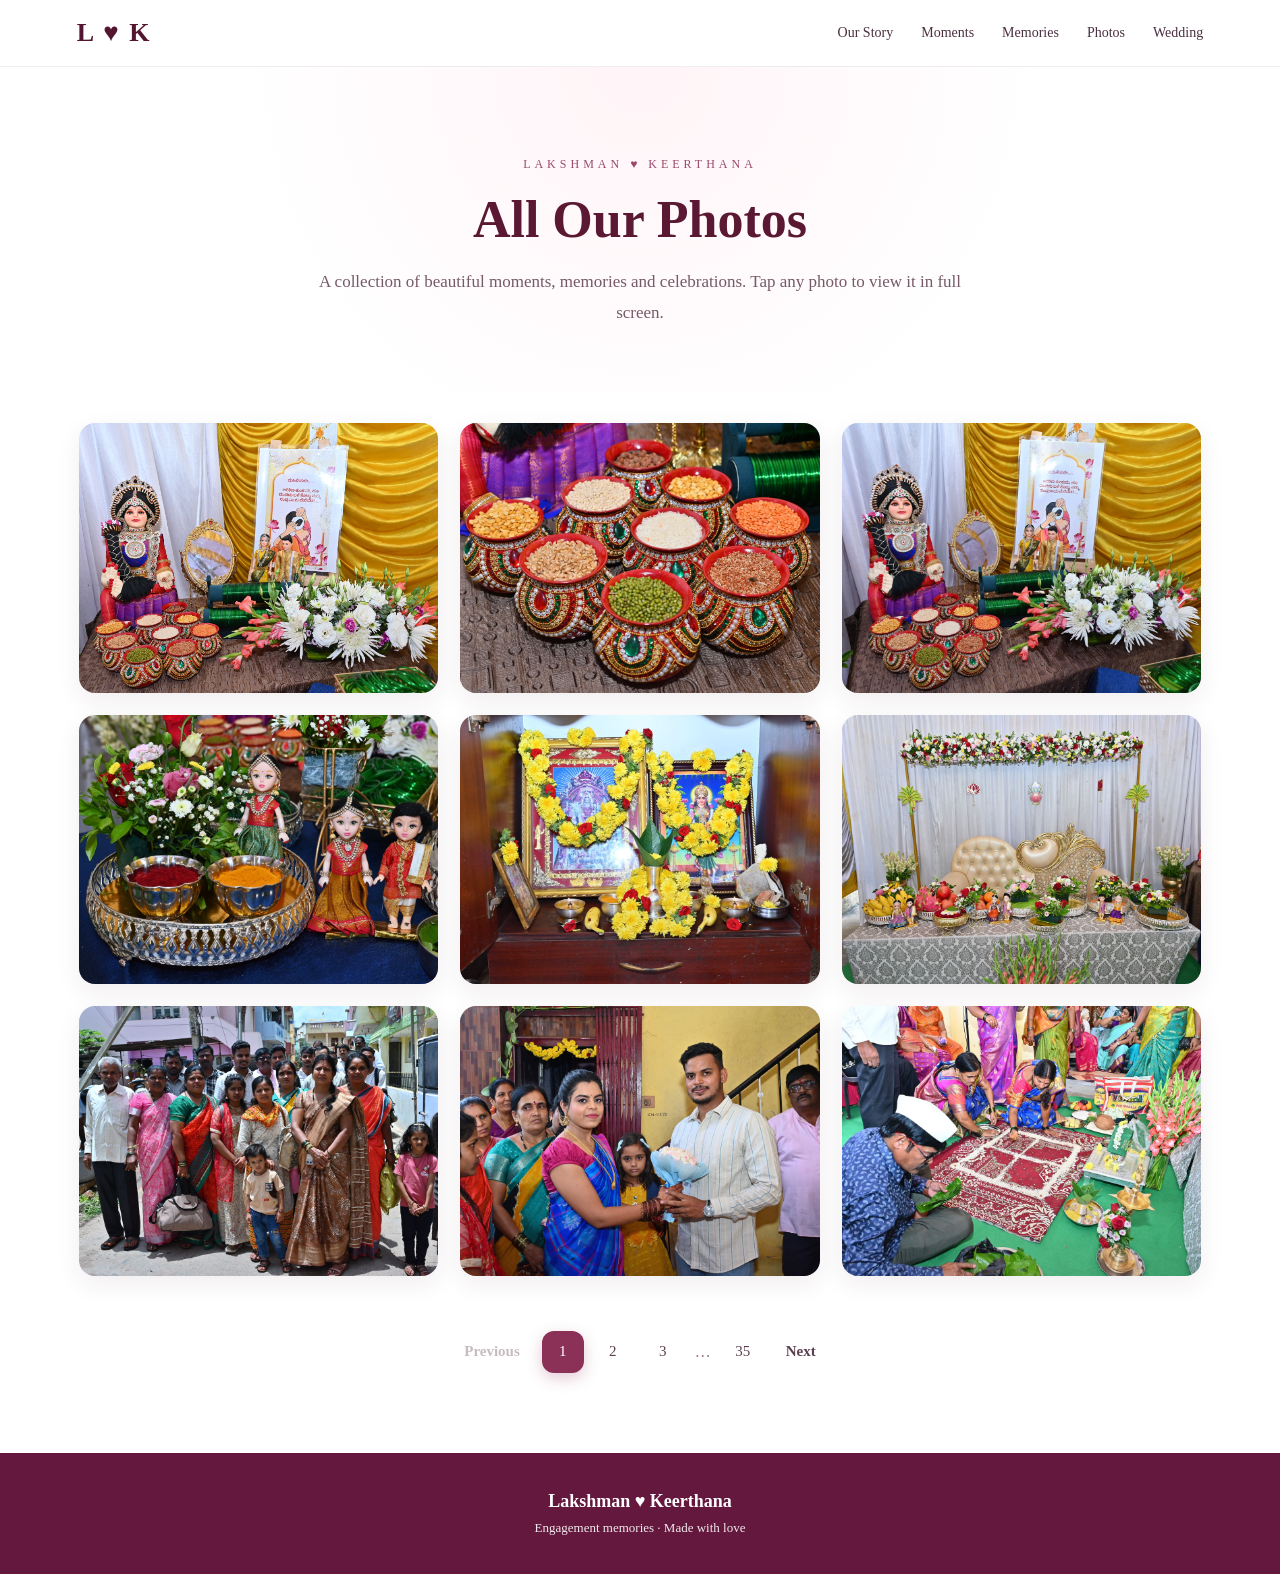
==== commit 3c67d113: "Update photos.html" ====
--- a/photos.html
+++ b/photos.html
@@ -2,333 +2,1077 @@
 <html lang="en">
 <head>
 <meta charset="UTF-8">
-<meta name="viewport" content="width=device-width, initial-scale=1.0, viewport-fit=cover">
-<meta name="theme-color" content="#7b1e35">
+<meta name="viewport" content="width=device-width, initial-scale=1.0">
+
 <title>Photos | Lakshman ♥ Keerthana</title>
+
 <style>
-@import url('https://fonts.googleapis.com/css2?family=Cormorant+Garamond:wght@500;600;700&family=Inter:wght@400;500;600&display=swap');
-:root{--wine:#741d34;--wine-dark:#4b1123;--rose:#b85c70;--cream:#fffaf6;--paper:#fffdfb;--gold:#c79b58;--ink:#30252a;--muted:#756b70;--line:rgba(116,29,52,.13)}
-*{box-sizing:border-box}html{scroll-behavior:smooth}body{margin:0;background:var(--cream);color:var(--ink);font-family:Inter,system-ui,sans-serif;line-height:1.6}a{color:inherit;text-decoration:none}button{font:inherit}
-.nav{position:sticky;top:0;z-index:20;display:flex;align-items:center;justify-content:space-between;padding:16px clamp(18px,5vw,72px);background:rgba(255,253,251,.94);backdrop-filter:blur(18px);color:var(--wine);box-shadow:0 8px 30px rgba(0,0,0,.07)}
-.brand{font-family:"Cormorant Garamond",serif;font-size:25px;font-weight:700;letter-spacing:.03em}.nav-links{display:flex;gap:26px;font-size:13px;font-weight:600;letter-spacing:.05em}.nav-links a:hover{color:var(--gold)}.menu{display:none;border:0;background:transparent;color:inherit;font-size:25px}
-.hero{padding:92px 18px 65px;text-align:center;background:linear-gradient(135deg,#4b1123,#741d34);color:#fff}.kicker{font-size:11px;letter-spacing:.22em;text-transform:uppercase;color:#f3c9d1;font-weight:700}.hero h1{font-family:"Cormorant Garamond",serif;font-size:clamp(52px,8vw,88px);line-height:.95;margin:12px 0}.hero p{margin:16px auto 0;max-width:620px;color:#f8e6eb;font-size:15px}
-
-.gallery-wrap{max-width:1180px;margin:auto;padding:70px clamp(18px,5vw,60px)}.gallery{display:grid;grid-template-columns:repeat(3,1fr);gap:18px}.photo{position:relative;aspect-ratio:1/1;overflow:hidden;border-radius:18px;background:#eee;cursor:pointer;box-shadow:0 12px 35px rgba(57,20,32,.10)}.photo img{width:100%;height:100%;object-fit:cover;transition:transform .45s ease}.photo:hover img{transform:scale(1.045)}.photo-number{position:absolute;left:12px;top:12px;background:rgba(255,255,255,.9);color:var(--wine);padding:5px 9px;border-radius:99px;font-size:10px;font-weight:600}
-.pagination{display:flex;justify-content:center;align-items:center;gap:8px;margin-top:42px;flex-wrap:wrap}.pagination button{min-width:42px;height:42px;border:1px solid var(--line);background:#fff;color:var(--wine);border-radius:12px;cursor:pointer;font-weight:600}.pagination button:hover,.pagination button.active{background:var(--wine);color:#fff}.pagination button:disabled{opacity:.35;cursor:not-allowed}
-footer{text-align:center;background:#310d1b;color:#ead8de;padding:28px 18px;font-size:11px;letter-spacing:.08em}footer strong{color:#fff;font-family:"Cormorant Garamond",serif;font-size:18px;letter-spacing:0}
-.lightbox{position:fixed;inset:0;z-index:50;background:rgba(12,7,10,.94);display:none;place-items:center;padding:20px}.lightbox.open{display:grid}.lightbox img{max-width:min(1100px,94vw);max-height:88vh;object-fit:contain;border-radius:12px}.close,.lb-prev,.lb-next,.download{position:absolute;border:0;background:rgba(255,255,255,.13);color:#fff;cursor:pointer}.close{top:18px;right:22px;border-radius:50%;width:44px;height:44px;font-size:27px}.lb-prev,.lb-next{top:50%;transform:translateY(-50%);border-radius:50%;width:48px;height:48px;font-size:28px}.lb-prev{left:20px}.lb-next{right:20px}.download{bottom:22px;left:50%;transform:translateX(-50%);padding:11px 18px;border-radius:99px;background:#fff;color:var(--wine);font-weight:600}
-@media(max-width:760px){nav{padding:13px 18px}.brand{font-size:22px}.nav-links{display:none}.menu{display:block}.nav.open .nav-links{display:flex;position:absolute;top:58px;left:12px;right:12px;flex-direction:column;gap:0;background:rgba(255,253,251,.98);color:var(--wine);border-radius:18px;padding:8px;box-shadow:0 18px 45px rgba(0,0,0,.15)}.nav.open .nav-links a{padding:13px 15px;border-radius:12px}.hero{padding:72px 18px 50px}.gallery-wrap{padding:45px 14px}.gallery{grid-template-columns:repeat(2,1fr);gap:10px}.photo{border-radius:12px}.photo-number{left:8px;top:8px;font-size:9px;padding:4px 7px}.lb-prev{left:8px}.lb-next{right:8px}.lightbox{padding:10px}.lightbox img{max-width:98vw;max-height:82vh}.download{bottom:16px}}
+
+*{
+    margin:0;
+    padding:0;
+    box-sizing:border-box;
+}
+
+html{
+    scroll-behavior:smooth;
+}
+
+body{
+    font-family:Georgia, 'Times New Roman', serif;
+    background:#fff;
+    color:#3a2330;
+}
+
+/* =========================
+   NAVBAR
+========================= */
+
+.navbar{
+    position:sticky;
+    top:0;
+    z-index:1000;
+    background:rgba(255,255,255,0.97);
+    backdrop-filter:blur(10px);
+    border-bottom:1px solid #eee;
+    padding:18px 6%;
+    display:flex;
+    align-items:center;
+    justify-content:space-between;
+}
+
+.brand{
+    text-decoration:none;
+    color:#53152f;
+    font-size:26px;
+    font-weight:bold;
+    letter-spacing:2px;
+}
+
+.nav-links{
+    display:flex;
+    gap:28px;
+    align-items:center;
+}
+
+.nav-links a{
+    text-decoration:none;
+    color:#4a3040;
+    font-size:14px;
+    transition:0.3s;
+}
+
+.nav-links a:hover{
+    color:#8d3158;
+}
+
+/* =========================
+   HERO
+========================= */
+
+.photos-hero{
+    text-align:center;
+    padding:90px 20px 65px;
+    background:
+        radial-gradient(circle at top,#fff4f7 0%,#fff 55%);
+}
+
+.photos-hero .small-title{
+    text-transform:uppercase;
+    letter-spacing:4px;
+    font-size:12px;
+    color:#9a496b;
+    margin-bottom:18px;
+}
+
+.photos-hero h1{
+    font-size:52px;
+    color:#5a1833;
+    margin-bottom:18px;
+}
+
+.photos-hero p{
+    max-width:650px;
+    margin:auto;
+    color:#765968;
+    font-size:17px;
+    line-height:1.8;
+}
+
+/* =========================
+   GALLERY
+========================= */
+
+.gallery-section{
+    max-width:1250px;
+    margin:auto;
+    padding:30px 5% 80px;
+}
+
+.gallery{
+    display:grid;
+    grid-template-columns:repeat(3,1fr);
+    gap:22px;
+}
+
+.photo-card{
+    position:relative;
+    overflow:hidden;
+    border-radius:16px;
+    background:#f8f1f4;
+    cursor:pointer;
+    aspect-ratio:4/3;
+    box-shadow:0 8px 25px rgba(80,30,50,0.08);
+}
+
+.photo-card img{
+    width:100%;
+    height:100%;
+    object-fit:cover;
+    display:block;
+    transition:transform 0.5s ease;
+}
+
+.photo-card:hover img{
+    transform:scale(1.06);
+}
+
+.photo-card::after{
+    content:"";
+    position:absolute;
+    inset:0;
+    background:linear-gradient(
+        to top,
+        rgba(50,15,30,0.15),
+        transparent 45%
+    );
+    pointer-events:none;
+}
+
+/* =========================
+   PAGINATION
+========================= */
+
+.pagination{
+    display:flex;
+    justify-content:center;
+    align-items:center;
+    gap:8px;
+    margin-top:55px;
+    flex-wrap:wrap;
+}
+
+.page-btn,
+.prev-next{
+    border:none;
+    background:transparent;
+    color:#5d4050;
+    min-width:42px;
+    height:42px;
+    border-radius:12px;
+    font-family:inherit;
+    font-size:15px;
+    cursor:pointer;
+    transition:all 0.25s ease;
+}
+
+.page-btn:hover,
+.prev-next:hover{
+    background:#f6e7ed;
+    color:#7c2349;
+}
+
+.page-btn.active{
+    background:#8b3157;
+    color:white;
+    box-shadow:0 5px 15px rgba(139,49,87,0.25);
+}
+
+.prev-next{
+    padding:0 14px;
+    min-width:auto;
+    font-weight:bold;
+}
+
+.prev-next:disabled{
+    opacity:0.35;
+    cursor:not-allowed;
+    background:transparent;
+}
+
+.ellipsis{
+    color:#8d7480;
+    padding:0 3px;
+}
+
+/* =========================
+   LIGHTBOX
+========================= */
+
+.lightbox{
+    position:fixed;
+    inset:0;
+    z-index:3000;
+    background:rgba(20,8,14,0.94);
+    display:none;
+    align-items:center;
+    justify-content:center;
+    padding:30px;
+}
+
+.lightbox.show{
+    display:flex;
+}
+
+.lightbox-image{
+    max-width:90vw;
+    max-height:84vh;
+    object-fit:contain;
+    border-radius:8px;
+    box-shadow:0 15px 60px rgba(0,0,0,0.5);
+}
+
+.close-btn{
+    position:absolute;
+    top:22px;
+    right:28px;
+    width:48px;
+    height:48px;
+    border:none;
+    border-radius:50%;
+    background:rgba(255,255,255,0.12);
+    color:white;
+    font-size:30px;
+    cursor:pointer;
+    z-index:10;
+}
+
+.close-btn:hover{
+    background:rgba(255,255,255,0.22);
+}
+
+.lightbox-nav{
+    position:absolute;
+    top:50%;
+    transform:translateY(-50%);
+    width:55px;
+    height:55px;
+    border:none;
+    border-radius:50%;
+    background:rgba(255,255,255,0.14);
+    color:white;
+    font-size:30px;
+    cursor:pointer;
+    z-index:10;
+}
+
+.lightbox-nav:hover{
+    background:rgba(255,255,255,0.25);
+}
+
+.lightbox-prev{
+    left:25px;
+}
+
+.lightbox-next{
+    right:25px;
+}
+
+.download-btn{
+    position:absolute;
+    bottom:25px;
+    left:50%;
+    transform:translateX(-50%);
+    text-decoration:none;
+    color:white;
+    background:#8b3157;
+    padding:13px 24px;
+    border-radius:30px;
+    font-size:14px;
+    font-weight:bold;
+    transition:0.3s;
+}
+
+.download-btn:hover{
+    background:#a3446b;
+}
+
+/* =========================
+   FOOTER
+========================= */
+
+footer{
+    background:#64183e;
+    color:white;
+    text-align:center;
+    padding:38px 20px;
+}
+
+footer h3{
+    font-size:18px;
+    margin-bottom:8px;
+}
+
+footer p{
+    font-size:13px;
+    opacity:0.9;
+}
+
+/* =========================
+   MOBILE
+========================= */
+
+@media(max-width:900px){
+
+    .nav-links{
+        gap:15px;
+    }
+
+    .nav-links a{
+        font-size:12px;
+    }
+
+    .photos-hero h1{
+        font-size:40px;
+    }
+
+    .gallery{
+        grid-template-columns:repeat(2,1fr);
+        gap:15px;
+    }
+
+}
+
+@media(max-width:600px){
+
+    .navbar{
+        padding:15px 18px;
+    }
+
+    .brand{
+        font-size:22px;
+    }
+
+    .nav-links{
+        gap:10px;
+        overflow-x:auto;
+        white-space:nowrap;
+        max-width:75%;
+    }
+
+    .nav-links a{
+        font-size:11px;
+    }
+
+    .photos-hero{
+        padding:65px 20px 45px;
+    }
+
+    .photos-hero h1{
+        font-size:34px;
+    }
+
+    .photos-hero p{
+        font-size:14px;
+    }
+
+    .gallery-section{
+        padding:20px 15px 60px;
+    }
+
+    .gallery{
+        grid-template-columns:repeat(2,1fr);
+        gap:12px;
+    }
+
+    .photo-card{
+        border-radius:11px;
+    }
+
+    .pagination{
+        gap:5px;
+        margin-top:40px;
+    }
+
+    .page-btn,
+    .prev-next{
+        min-width:38px;
+        height:38px;
+        font-size:13px;
+    }
+
+    .prev-next{
+        padding:0 10px;
+    }
+
+    .lightbox{
+        padding:15px;
+    }
+
+    .lightbox-image{
+        max-width:95vw;
+        max-height:80vh;
+    }
+
+    .lightbox-prev{
+        left:10px;
+    }
+
+    .lightbox-next{
+        right:10px;
+    }
+
+}
+
 </style>
 </head>
+
 <body>
 
-<nav class="nav" id="nav">
-  <a class="brand" href="index.html">L ♥ K</a>
-  <div class="nav-links">
-    <a href="index.html#story">Our Story</a>
-    <a href="index.html#gallery">Moments</a>
-    <a href="index.html#memories">Memories</a>
-    <a href="photos.html">Photos</a>
-    <a href="index.html#wedding">Wedding</a>
-  </div>
-  <button class="menu" id="menu" aria-label="Open menu">☰</button>
+<!-- =========================
+     NAVBAR
+========================= -->
+
+<nav class="navbar">
+
+    <a href="index.html" class="brand">
+        L ♥ K
+    </a>
+
+    <div class="nav-links">
+
+        <a href="index.html#story">
+            Our Story
+        </a>
+
+        <a href="index.html#gallery">
+            Moments
+        </a>
+
+        <a href="index.html#memories">
+            Memories
+        </a>
+
+        <a href="photos.html">
+            Photos
+        </a>
+
+        <a href="index.html#wedding">
+            Wedding
+        </a>
+
+    </div>
+
 </nav>
 
-<header class="hero">
-  <div class="kicker">Captured with love · Engagement</div>
-  <h1>All Our Photos</h1>
-  <p>A special collection of engagement memories. Tap any photo to view it full screen.</p>
-</header>
-
-<main class="gallery-wrap">
-  <div class="gallery" id="gallery"></div>
-  <div class="pagination" id="pagination"></div>
-</main>
+
+<!-- =========================
+     HERO
+========================= -->
+
+<section class="photos-hero">
+
+    <div class="small-title">
+        Lakshman ♥ Keerthana
+    </div>
+
+    <h1>
+        All Our Photos
+    </h1>
+
+    <p>
+        A collection of beautiful moments, memories and celebrations.
+        Tap any photo to view it in full screen.
+    </p>
+
+</section>
+
+
+<!-- =========================
+     GALLERY
+========================= -->
+
+<section class="gallery-section">
+
+    <div class="gallery" id="gallery"></div>
+
+    <!-- PAGINATION -->
+    <div class="pagination" id="pagination"></div>
+
+</section>
+
+
+<!-- =========================
+     LIGHTBOX
+========================= -->
+
+<div class="lightbox" id="lightbox">
+
+    <button class="close-btn" id="closeBtn">
+        ×
+    </button>
+
+    <button class="lightbox-nav lightbox-prev" id="prevBtn">
+        ‹
+    </button>
+
+    <img
+        id="lightboxImage"
+        class="lightbox-image"
+        src=""
+        alt="Engagement photo"
+    >
+
+    <button class="lightbox-nav lightbox-next" id="nextBtn">
+        ›
+    </button>
+
+    <a
+        id="downloadBtn"
+        class="download-btn"
+        href=""
+        download
+    >
+        Download Photo
+    </a>
+
+</div>
+
+
+<!-- =========================
+     FOOTER
+========================= -->
 
 <footer>
-  <strong>Lakshman ♥ Keerthana</strong><br>
-  <span>Engagement memories · Made with love</span>
+
+    <h3>
+        Lakshman ♥ Keerthana
+    </h3>
+
+    <p>
+        Engagement memories · Made with love
+    </p>
+
 </footer>
 
-<div class="lightbox" id="lightbox" aria-hidden="true">
-  <button class="close" id="close" aria-label="Close">×</button>
-  <button class="lb-prev" id="prev" aria-label="Previous">‹</button>
-  <img id="lbImage" src="" alt="">
-  <button class="lb-next" id="next" aria-label="Next">›</button>
-  <a class="download" id="download" href="#" download>Download Photo</a>
-</div>
 
 <script>
 
-/* =========================================================
-   PHOTOS 013 TO 326
-   ========================================================= */
+/* ==========================================
+   PHOTOS 013.jpg → 326.jpg
+========================================== */
 
 const photoFiles = Array.from(
-  { length: 314 },
-  (_, i) => `images/${String(i + 13).padStart(3, '0')}.jpg`
+    { length: 314 },
+    (_, i) => `images/${String(i + 13).padStart(3, '0')}.jpg`
 );
 
 
-/* =========================================================
-   GALLERY
-   ========================================================= */
+/* ==========================================
+   SETTINGS
+========================================== */
 
 const perPage = 9;
-let page = 1;
-let current = 0;
-
-const gallery = document.getElementById('gallery');
-const pagination = document.getElementById('pagination');
-const lightbox = document.getElementById('lightbox');
-const lbImage = document.getElementById('lbImage');
-const download = document.getElementById('download');
-
-
-function render() {
-
-  const total = Math.ceil(photoFiles.length / perPage);
-
-  if (page > total) {
-    page = total || 1;
-  }
-
-  gallery.innerHTML = '';
-
-  const start = (page - 1) * perPage;
-
-  photoFiles
-    .slice(start, start + perPage)
-    .forEach((src, i) => {
-
-      const n = start + i + 1;
-
-      const div = document.createElement('div');
-
-      div.className = 'photo';
-
-      div.innerHTML = `
-        <img
-          src="${src}"
-          alt="Engagement photo ${n}"
-          loading="lazy"
-        >
-        <span class="photo-number">${n}</span>
-      `;
-
-      div.onclick = () => openBox(n - 1);
-
-      gallery.appendChild(div);
+
+let currentPage = 1;
+
+const totalPages = Math.ceil(photoFiles.length / perPage);
+
+
+/* ==========================================
+   ELEMENTS
+========================================== */
+
+const gallery =
+    document.getElementById("gallery");
+
+const pagination =
+    document.getElementById("pagination");
+
+const lightbox =
+    document.getElementById("lightbox");
+
+const lightboxImage =
+    document.getElementById("lightboxImage");
+
+const closeBtn =
+    document.getElementById("closeBtn");
+
+const prevBtn =
+    document.getElementById("prevBtn");
+
+const nextBtn =
+    document.getElementById("nextBtn");
+
+const downloadBtn =
+    document.getElementById("downloadBtn");
+
+
+/* ==========================================
+   CURRENT LIGHTBOX PHOTO
+========================================== */
+
+let currentPhotoIndex = 0;
+
+
+/* ==========================================
+   RENDER GALLERY
+========================================== */
+
+function renderGallery(){
+
+    gallery.innerHTML = "";
+
+    const start =
+        (currentPage - 1) * perPage;
+
+    const end =
+        Math.min(
+            start + perPage,
+            photoFiles.length
+        );
+
+    for(let i = start; i < end; i++){
+
+        const card =
+            document.createElement("div");
+
+        card.className = "photo-card";
+
+        const img =
+            document.createElement("img");
+
+        img.src = photoFiles[i];
+
+        /* No serial number */
+        img.alt = "Engagement photo";
+
+        img.loading = "lazy";
+
+        card.appendChild(img);
+
+        card.addEventListener("click", () => {
+
+            openLightbox(i);
+
+        });
+
+        gallery.appendChild(card);
+    }
+}
+
+
+/* ==========================================
+   PAGINATION
+========================================== */
+
+function renderPagination(){
+
+    pagination.innerHTML = "";
+
+    /* PREVIOUS */
+
+    const previous =
+        document.createElement("button");
+
+    previous.className = "prev-next";
+
+    previous.textContent = "Previous";
+
+    previous.disabled =
+        currentPage === 1;
+
+    previous.addEventListener("click", () => {
+
+        if(currentPage > 1){
+
+            currentPage--;
+
+            render();
+
+            window.scrollTo({
+                top:0,
+                behavior:"smooth"
+            });
+        }
 
     });
 
-
-  /* =========================================================
-     PAGINATION
-     ========================================================= */
-
-  pagination.innerHTML = '';
-
-  const prev = document.createElement('button');
-
-  prev.textContent = '‹';
-
-  prev.disabled = page === 1;
-
-  prev.onclick = () => {
-
-    page--;
-
-    render();
-
-    scrollTo({
-      top: gallery.offsetTop - 90,
-      behavior: 'smooth'
+    pagination.appendChild(previous);
+
+
+    /* ======================================
+       ONLY 3 PAGE NUMBERS AT A TIME
+    ====================================== */
+
+    let startPage;
+    let endPage;
+
+    if(totalPages <= 3){
+
+        startPage = 1;
+        endPage = totalPages;
+
+    }
+    else if(currentPage === 1){
+
+        startPage = 1;
+        endPage = 3;
+
+    }
+    else if(currentPage === totalPages){
+
+        startPage = totalPages - 2;
+        endPage = totalPages;
+
+    }
+    else{
+
+        startPage = currentPage - 1;
+        endPage = currentPage + 1;
+
+    }
+
+
+    /* ======================================
+       FIRST PAGE WHEN WINDOW IS NOT AT START
+    ====================================== */
+
+    if(startPage > 1){
+
+        const first =
+            document.createElement("button");
+
+        first.className = "page-btn";
+
+        first.textContent = "1";
+
+        first.addEventListener("click", () => {
+
+            currentPage = 1;
+
+            render();
+
+            window.scrollTo({
+                top:0,
+                behavior:"smooth"
+            });
+
+        });
+
+        pagination.appendChild(first);
+
+        if(startPage > 2){
+
+            const dots =
+                document.createElement("span");
+
+            dots.className = "ellipsis";
+
+            dots.textContent = "…";
+
+            pagination.appendChild(dots);
+
+        }
+
+    }
+
+
+    /* ======================================
+       PAGE NUMBERS
+    ====================================== */
+
+    for(
+        let page = startPage;
+        page <= endPage;
+        page++
+    ){
+
+        const button =
+            document.createElement("button");
+
+        button.className = "page-btn";
+
+        button.textContent = page;
+
+        if(page === currentPage){
+
+            button.classList.add("active");
+
+        }
+
+        button.addEventListener("click", () => {
+
+            currentPage = page;
+
+            render();
+
+            window.scrollTo({
+                top:0,
+                behavior:"smooth"
+            });
+
+        });
+
+        pagination.appendChild(button);
+
+    }
+
+
+    /* ======================================
+       LAST PAGE
+    ====================================== */
+
+    if(endPage < totalPages){
+
+        if(endPage < totalPages - 1){
+
+            const dots =
+                document.createElement("span");
+
+            dots.className = "ellipsis";
+
+            dots.textContent = "…";
+
+            pagination.appendChild(dots);
+
+        }
+
+        const last =
+            document.createElement("button");
+
+        last.className = "page-btn";
+
+        last.textContent = totalPages;
+
+        last.addEventListener("click", () => {
+
+            currentPage = totalPages;
+
+            render();
+
+            window.scrollTo({
+                top:0,
+                behavior:"smooth"
+            });
+
+        });
+
+        pagination.appendChild(last);
+
+    }
+
+
+    /* ======================================
+       NEXT
+    ====================================== */
+
+    const next =
+        document.createElement("button");
+
+    next.className = "prev-next";
+
+    next.textContent = "Next";
+
+    next.disabled =
+        currentPage === totalPages;
+
+    next.addEventListener("click", () => {
+
+        if(currentPage < totalPages){
+
+            currentPage++;
+
+            render();
+
+            window.scrollTo({
+                top:0,
+                behavior:"smooth"
+            });
+
+        }
+
     });
 
-  };
-
-  pagination.appendChild(prev);
-
-
-  for (let i = 1; i <= total; i++) {
-
-    const b = document.createElement('button');
-
-    b.textContent = i;
-
-    b.className = i === page ? 'active' : '';
-
-    b.onclick = () => {
-
-      page = i;
-
-      render();
-
-      scrollTo({
-        top: gallery.offsetTop - 90,
-        behavior: 'smooth'
-      });
-
-    };
-
-    pagination.appendChild(b);
-
-  }
-
-
-  const next = document.createElement('button');
-
-  next.textContent = '›';
-
-  next.disabled = page === total;
-
-  next.onclick = () => {
-
-    page++;
-
-    render();
-
-    scrollTo({
-      top: gallery.offsetTop - 90,
-      behavior: 'smooth'
-    });
-
-  };
-
-  pagination.appendChild(next);
-
-}
-
-
-/* =========================================================
-   FULL SCREEN PHOTO
-   ========================================================= */
-
-function openBox(i) {
-
-  current =
-    (i + photoFiles.length) %
-    photoFiles.length;
-
-  lbImage.src =
-    photoFiles[current];
-
-  lbImage.alt =
-    'Engagement photo ' + (current + 1);
-
-  download.href =
-    photoFiles[current];
-
-  download.download =
-    photoFiles[current]
-      .split('/')
-      .pop();
-
-  lightbox.classList.add('open');
-
-  lightbox.setAttribute(
-    'aria-hidden',
-    'false'
-  );
-
-  document.body.style.overflow =
-    'hidden';
-
-}
-
-
-function closeBox() {
-
-  lightbox.classList.remove('open');
-
-  lightbox.setAttribute(
-    'aria-hidden',
-    'true'
-  );
-
-  document.body.style.overflow =
-    '';
-
-}
-
-
-/* =========================================================
-   BUTTONS
-   ========================================================= */
-
-document.getElementById('close').onclick =
-  closeBox;
-
-
-document.getElementById('prev').onclick =
-  () => openBox(current - 1);
-
-
-document.getElementById('next').onclick =
-  () => openBox(current + 1);
-
-
-lightbox.onclick = e => {
-
-  if (e.target === lightbox) {
-    closeBox();
-  }
-
-};
-
-
-/* =========================================================
-   KEYBOARD
-   ========================================================= */
-
-document.addEventListener('keydown', e => {
-
-  if (!lightbox.classList.contains('open')) {
-    return;
-  }
-
-  if (e.key === 'Escape') {
-    closeBox();
-  }
-
-  if (e.key === 'ArrowLeft') {
-    openBox(current - 1);
-  }
-
-  if (e.key === 'ArrowRight') {
-    openBox(current + 1);
-  }
-
-});
-
-
-/* =========================================================
-   MOBILE MENU
-   ========================================================= */
-
-const menu =
-  document.getElementById('menu');
-
-const nav =
-  document.getElementById('nav');
-
-
-menu.onclick = () =>
-  nav.classList.toggle('open');
-
-
-document
-  .querySelectorAll('.nav-links a')
-  .forEach(a =>
-    a.onclick = () =>
-      nav.classList.remove('open')
-  );
-
-
-/* =========================================================
+    pagination.appendChild(next);
+
+}
+
+
+/* ==========================================
+   RENDER EVERYTHING
+========================================== */
+
+function render(){
+
+    renderGallery();
+
+    renderPagination();
+
+}
+
+
+/* ==========================================
+   OPEN LIGHTBOX
+========================================== */
+
+function openLightbox(index){
+
+    currentPhotoIndex = index;
+
+    lightboxImage.src =
+        photoFiles[currentPhotoIndex];
+
+    downloadBtn.href =
+        photoFiles[currentPhotoIndex];
+
+    lightbox.classList.add("show");
+
+    document.body.style.overflow = "hidden";
+
+}
+
+
+/* ==========================================
+   CLOSE LIGHTBOX
+========================================== */
+
+function closeLightbox(){
+
+    lightbox.classList.remove("show");
+
+    document.body.style.overflow = "";
+
+}
+
+
+/* ==========================================
+   NEXT PHOTO
+========================================== */
+
+function showNextPhoto(){
+
+    currentPhotoIndex++;
+
+    if(
+        currentPhotoIndex >=
+        photoFiles.length
+    ){
+
+        currentPhotoIndex = 0;
+
+    }
+
+    lightboxImage.src =
+        photoFiles[currentPhotoIndex];
+
+    downloadBtn.href =
+        photoFiles[currentPhotoIndex];
+
+}
+
+
+/* ==========================================
+   PREVIOUS PHOTO
+========================================== */
+
+function showPreviousPhoto(){
+
+    currentPhotoIndex--;
+
+    if(currentPhotoIndex < 0){
+
+        currentPhotoIndex =
+            photoFiles.length - 1;
+
+    }
+
+    lightboxImage.src =
+        photoFiles[currentPhotoIndex];
+
+    downloadBtn.href =
+        photoFiles[currentPhotoIndex];
+
+}
+
+
+/* ==========================================
+   BUTTON EVENTS
+========================================== */
+
+closeBtn.addEventListener(
+    "click",
+    closeLightbox
+);
+
+nextBtn.addEventListener(
+    "click",
+    showNextPhoto
+);
+
+prevBtn.addEventListener(
+    "click",
+    showPreviousPhoto
+);
+
+
+/* ==========================================
+   CLICK OUTSIDE IMAGE
+========================================== */
+
+lightbox.addEventListener(
+    "click",
+    (event) => {
+
+        if(event.target === lightbox){
+
+            closeLightbox();
+
+        }
+
+    }
+);
+
+
+/* ==========================================
+   KEYBOARD CONTROLS
+========================================== */
+
+document.addEventListener(
+    "keydown",
+    (event) => {
+
+        if(!lightbox.classList.contains("show")){
+
+            return;
+
+        }
+
+        if(event.key === "Escape"){
+
+            closeLightbox();
+
+        }
+
+        if(event.key === "ArrowRight"){
+
+            showNextPhoto();
+
+        }
+
+        if(event.key === "ArrowLeft"){
+
+            showPreviousPhoto();
+
+        }
+
+    }
+);
+
+
+/* ==========================================
    START
-   ========================================================= */
+========================================== */
 
 render();
 
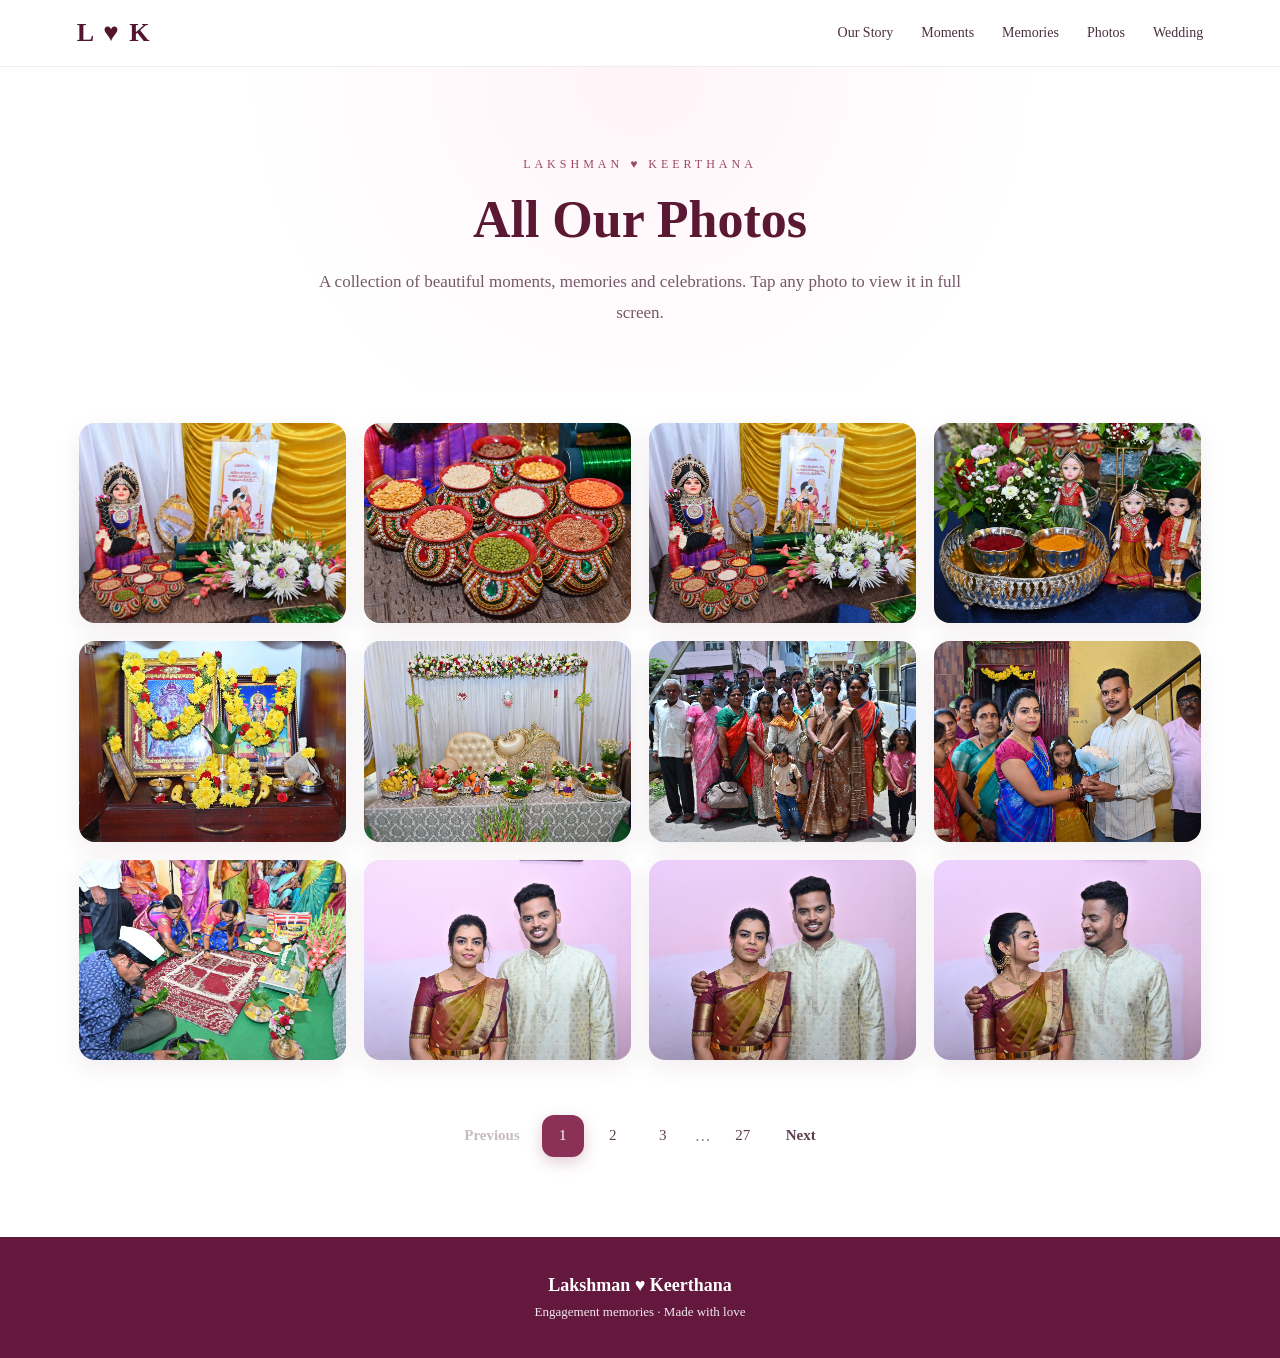
==== commit a9966ec6: "Update gallery layout and pagination settings" ====
--- a/photos.html
+++ b/photos.html
@@ -111,8 +111,8 @@
 
 .gallery{
     display:grid;
-    grid-template-columns:repeat(3,1fr);
-    gap:22px;
+    grid-template-columns:repeat(4,1fr);
+    gap:18px;
 }
 
 .photo-card{
@@ -572,7 +572,7 @@
    SETTINGS
 ========================================== */
 
-const perPage = 9;
+const perPage = 12;
 
 let currentPage = 1;
 
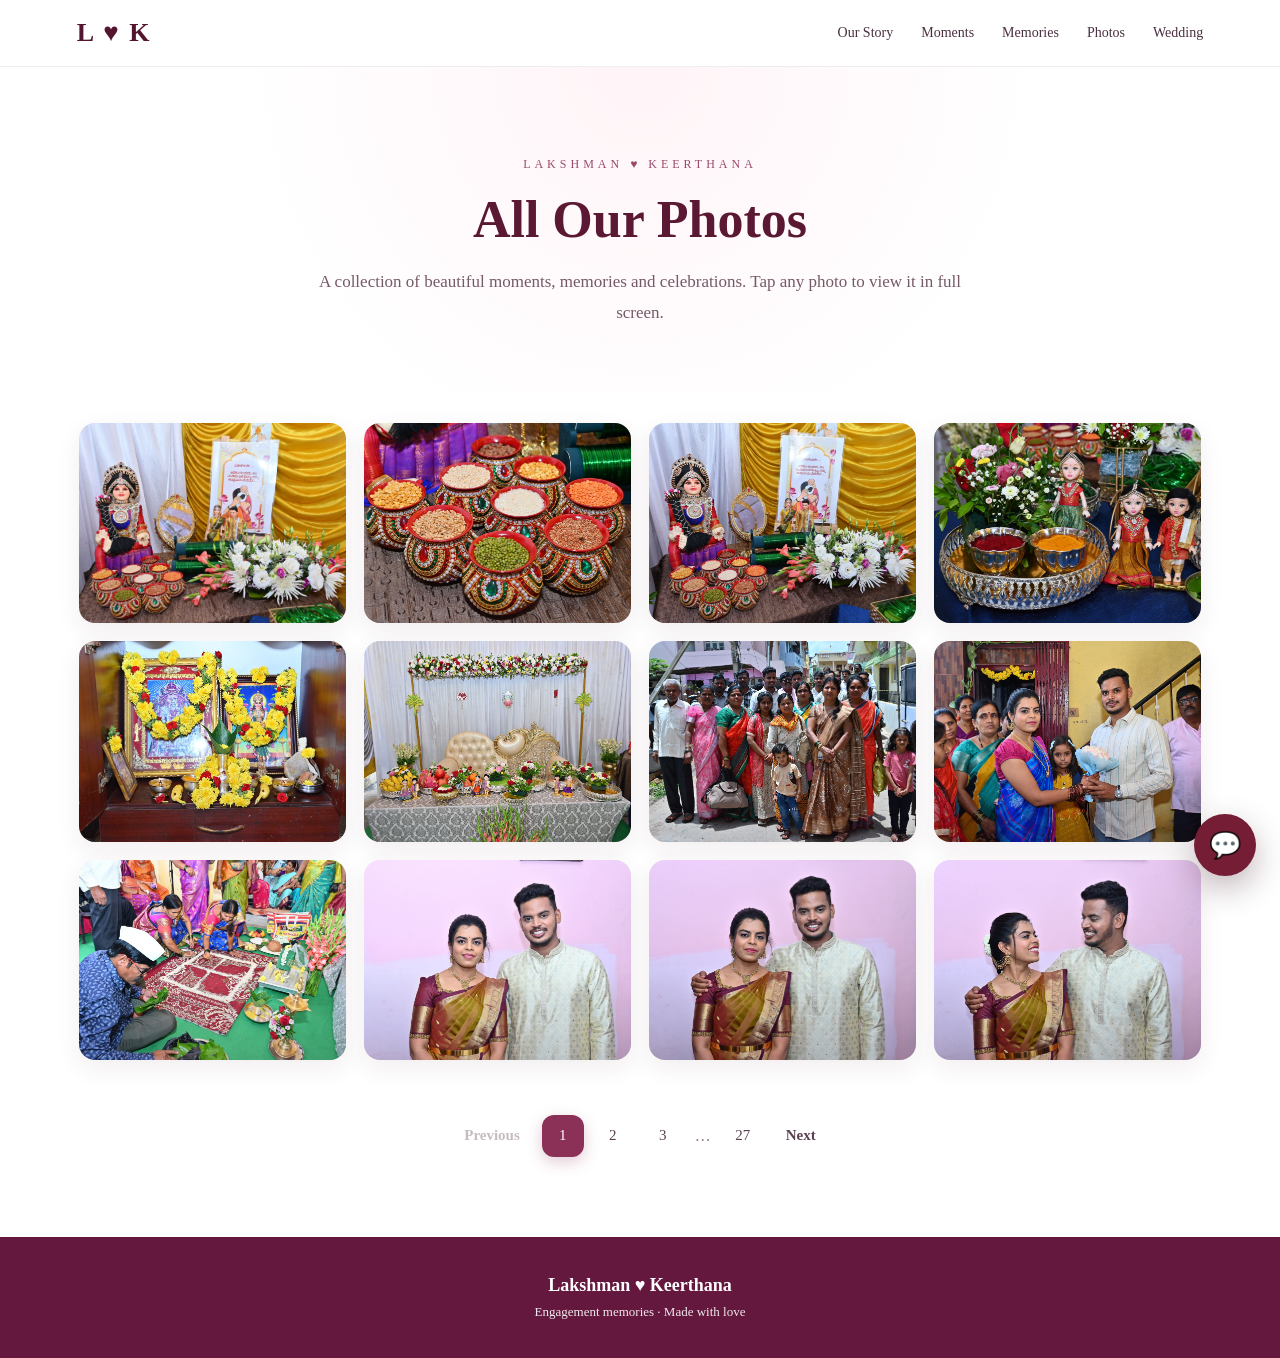
==== commit 11ac081d: "Implement wedding assistant chat feature Added a wedding assistant chat feature with styles and func" ====
--- a/photos.html
+++ b/photos.html
@@ -425,6 +425,161 @@
 }
 
 </style>
+
+<style>
+/* =========================
+   WEDDING ASSISTANT
+   Added without changing the existing design
+========================= */
+.wedding-chat-toggle{
+  position:fixed !important;
+  right:24px !important;
+  bottom:24px !important;
+  z-index:5000;
+  width:62px;
+  height:62px;
+  border:0;
+  border-radius:50%;
+  background:#741d34;
+  color:#fff;
+  font-size:26px;
+  cursor:pointer;
+  box-shadow:0 12px 32px rgba(50,10,25,.30);
+  transition:.25s ease;
+}
+.wedding-chat-toggle:hover{transform:translateY(-3px);box-shadow:0 16px 38px rgba(50,10,25,.36)}
+.wedding-chat-panel{
+  position:fixed !important;
+  right:24px !important;
+  bottom:98px !important;
+  z-index:4999;
+  width:380px;
+  max-width:calc(100vw - 30px);
+  height:570px;
+  display:none;
+  flex-direction:column;
+  overflow:hidden;
+  background:#fff;
+  border:1px solid rgba(116,29,52,.12);
+  border-radius:22px;
+  box-shadow:0 24px 70px rgba(45,10,25,.25);
+}
+.wedding-chat-panel.open{display:flex}
+.wedding-chat-head{
+  display:flex;
+  align-items:center;
+  justify-content:space-between;
+  padding:16px 18px;
+  background:#741d34;
+  color:#fff;
+}
+.wedding-chat-head strong{font-family:"Cormorant Garamond",Georgia,serif;font-size:21px}
+.wedding-chat-head small{display:block;font:11px Inter,system-ui,sans-serif;opacity:.82;margin-top:2px}
+.wedding-chat-close{
+  border:0;background:transparent;color:#fff;font-size:25px;cursor:pointer;
+}
+.wedding-chat-body{
+  flex:1;
+  overflow-y:auto;
+  padding:14px;
+  background:#fffaf6;
+}
+.wedding-chat-msg{
+  max-width:88%;
+  margin:7px 0;
+  padding:10px 13px;
+  border-radius:15px;
+  font:14px/1.5 Inter,system-ui,sans-serif;
+  white-space:pre-wrap;
+}
+.wedding-chat-msg.bot{
+  background:#fff;
+  border:1px solid rgba(116,29,52,.10);
+  color:#3a2330;
+}
+.wedding-chat-msg.user{
+  margin-left:auto;
+  background:#741d34;
+  color:#fff;
+}
+.wedding-chat-photo-grid{
+  display:grid;
+  grid-template-columns:repeat(2,1fr);
+  gap:8px;
+  margin-top:10px;
+}
+.wedding-chat-photo-card{
+  overflow:hidden;
+  border-radius:11px;
+  background:#f6edf0;
+  border:1px solid rgba(116,29,52,.08);
+}
+.wedding-chat-photo-card img{
+  width:100%;
+  aspect-ratio:1/1;
+  object-fit:cover;
+  cursor:pointer;
+}
+.wedding-chat-photo-actions{
+  display:flex;
+  justify-content:center;
+  padding:6px;
+}
+.wedding-chat-photo-actions a{
+  color:#741d34;
+  font:600 11px Inter,system-ui,sans-serif;
+  text-decoration:none;
+}
+.wedding-chat-quick{
+  display:flex;
+  gap:6px;
+  overflow-x:auto;
+  padding:8px 10px;
+  background:#fff;
+  border-top:1px solid #eee;
+}
+.wedding-chat-quick button{
+  flex:0 0 auto;
+  border:1px solid #ead2dc;
+  background:#fff7f8;
+  color:#741d34;
+  border-radius:18px;
+  padding:7px 10px;
+  font:600 11px Inter,system-ui,sans-serif;
+  cursor:pointer;
+}
+.wedding-chat-input{
+  display:flex;
+  gap:8px;
+  padding:10px;
+  background:#fff;
+  border-top:1px solid #eee;
+}
+.wedding-chat-input input{
+  min-width:0;
+  flex:1;
+  border:1px solid #ddd;
+  border-radius:22px;
+  padding:10px 13px;
+  outline:none;
+  font:14px Inter,system-ui,sans-serif;
+}
+.wedding-chat-input button{
+  border:0;
+  background:#741d34;
+  color:#fff;
+  border-radius:22px;
+  padding:0 16px;
+  font:600 13px Inter,system-ui,sans-serif;
+  cursor:pointer;
+}
+@media(max-width:600px){
+  .wedding-chat-toggle{right:15px;bottom:15px;width:58px;height:58px}
+  .wedding-chat-panel{right:10px;bottom:84px;width:calc(100vw - 20px);height:70vh;border-radius:19px}
+}
+
+</style>
+
 </head>
 
 <body>
@@ -648,6 +803,7 @@
         img.alt = "Engagement photo";
 
         img.loading = "lazy";
+        img.decoding = "async";
 
         card.appendChild(img);
 
@@ -1078,5 +1234,355 @@
 
 </script>
 
+
+<!-- =========================
+     WEDDING ASSISTANT
+========================= -->
+<button class="wedding-chat-toggle" id="weddingChatToggle" aria-label="Open Wedding Assistant">💬</button>
+
+<div class="wedding-chat-panel" id="weddingChatPanel" aria-label="Wedding Assistant">
+  <div class="wedding-chat-head">
+    <div>
+      <strong>Wedding Assistant 💍</strong>
+      <small>Lakshman ♥ Keerthana</small>
+    </div>
+    <button class="wedding-chat-close" id="weddingChatClose" aria-label="Close chat">×</button>
+  </div>
+
+  <div class="wedding-chat-body" id="weddingChatBody"></div>
+
+  <div class="wedding-chat-quick">
+    <button data-chat-question="Show me couple photos">Couple Photos</button>
+    <button data-chat-question="Show bride photos">Bride</button>
+    <button data-chat-question="Show groom photos">Groom</button>
+    <button data-chat-question="Show bride family photos">Bride Family</button>
+    <button data-chat-question="Show groom family photos">Groom Family</button>
+  </div>
+
+  <div class="wedding-chat-input">
+    <input id="weddingChatInput" type="text" placeholder="Ask about the couple or photos..." autocomplete="off">
+    <button id="weddingChatSend">Send</button>
+  </div>
+</div>
+
+
+<script>
+/* =========================================================
+   WEDDING ASSISTANT
+   Knowledge is intentionally based on the wedding details
+   supplied for this website.
+========================================================= */
+(function(){
+
+  const weddingAssistantData = {
+    groom: "Lakshman",
+    bride: "Keerthana",
+    couple: "Lakshman & Keerthana",
+    engagementDate: "September 6, 2026",
+    weddingDate: "December 5 & 6, 2026",
+
+    // Photo training / categories — exact image paths
+    couplePhotos: [
+      "images/024.jpg", "images/026.jpg",
+      "images/088.jpg", "images/090.jpg"
+    ],
+    bridePhotos: [
+      "images/285.jpg", "images/289.jpg"
+    ],
+    groomPhotos: [
+      "images/264.jpg", "images/268.jpg"
+    ],
+    brideFamilyPhotos: [
+      "images/149.jpg", "images/150.jpg"
+    ],
+    groomFamilyPhotos: [
+      "images/115.jpg", "images/175.jpg"
+    ]
+  };
+
+  const chatToggle = document.getElementById("weddingChatToggle");
+  const chatPanel = document.getElementById("weddingChatPanel");
+  const chatClose = document.getElementById("weddingChatClose");
+  const chatBody = document.getElementById("weddingChatBody");
+  const chatInput = document.getElementById("weddingChatInput");
+  const chatSend = document.getElementById("weddingChatSend");
+
+  if(!chatToggle || !chatPanel || !chatBody) return;
+
+  function normalize(text){
+    return text
+      .toLowerCase()
+      .replace(/[?!.,'"`]/g," ")
+      .replace(/\s+/g," ")
+      .trim();
+  }
+
+  function hasAny(text, words){
+    return words.some(word => text.includes(word));
+  }
+
+  function addTextMessage(text, type="bot"){
+    const message = document.createElement("div");
+    message.className = "wedding-chat-msg " + type;
+    message.textContent = text;
+    chatBody.appendChild(message);
+    chatBody.scrollTop = chatBody.scrollHeight;
+  }
+
+  function photoPath(number){
+    // The training data can use the exact path, e.g. images/024.jpg.
+    // Keep compatibility with simple numbers too.
+    if(String(number).startsWith("images/")) return String(number);
+    return "images/" + String(number).padStart(3,"0") + ".jpg";
+  }
+
+  function showPhotos(title, numbers){
+    const message = document.createElement("div");
+    message.className = "wedding-chat-msg bot";
+
+    const titleElement = document.createElement("div");
+    titleElement.textContent = title;
+    message.appendChild(titleElement);
+
+    const grid = document.createElement("div");
+    grid.className = "wedding-chat-photo-grid";
+
+    numbers.forEach(number => {
+      const path = photoPath(number);
+
+      const card = document.createElement("div");
+      card.className = "wedding-chat-photo-card";
+
+      const image = document.createElement("img");
+      image.src = path;
+      image.alt = "Wedding photo";
+      image.loading = "lazy";
+      image.decoding = "async";
+
+      /* Show it inside the chatbot. Clicking opens the photo
+         using the existing page lightbox when available. */
+      image.addEventListener("click", function(){
+        if(typeof window.openLightbox === "function"){
+          const allPhotos = Array.from(
+            {length:314},
+            (_,i) => "images/" + String(i + 13).padStart(3,"0") + ".jpg"
+          );
+          const index = allPhotos.indexOf(path);
+          if(index !== -1) window.openLightbox(index);
+        } else if(typeof window.openBox === "function"){
+          const homePhotos = Array.from(
+            document.querySelectorAll(".gallery-grid .photo img")
+          ).map(img => img.getAttribute("src"));
+          const index = homePhotos.indexOf(path);
+          if(index !== -1) window.openBox(index);
+        }
+      });
+
+      const actions = document.createElement("div");
+      actions.className = "wedding-chat-photo-actions";
+
+      const download = document.createElement("a");
+      download.href = path;
+      download.download = "";
+      download.textContent = "Download";
+
+      actions.appendChild(download);
+      card.appendChild(image);
+      card.appendChild(actions);
+      grid.appendChild(card);
+    });
+
+    message.appendChild(grid);
+    chatBody.appendChild(message);
+    chatBody.scrollTop = chatBody.scrollHeight;
+  }
+
+  function answerQuestion(question){
+    const q = normalize(question);
+
+    /* PHOTO REQUESTS FIRST */
+    if(
+      hasAny(q, ["couple photo","couple photos","couple picture","couple pictures",
+                 "photos of both","pictures of both","lakshman and keerthana photo",
+                 "lakshman keerthana photo","photos together","photo together",
+                 "show couple","send couple"])
+    ){
+      showPhotos(
+        "Here are Lakshman & Keerthana's couple photos ❤️",
+        weddingAssistantData.couplePhotos
+      );
+      return;
+    }
+
+    if(
+      hasAny(q, ["bride family photo","bride family photos","keerthana family photo",
+                 "keerthana family photos","photos of bride family","bride family pictures"])
+    ){
+      showPhotos(
+        "Here are the bride family photos ❤️",
+        weddingAssistantData.brideFamilyPhotos
+      );
+      return;
+    }
+
+    if(
+      hasAny(q, ["groom family photo","groom family photos","lakshman family photo",
+                 "lakshman family photos","photos of groom family","groom family pictures"])
+    ){
+      showPhotos(
+        "Here are the groom family photos ❤️",
+        weddingAssistantData.groomFamilyPhotos
+      );
+      return;
+    }
+
+    if(
+      hasAny(q, ["bride photo","bride photos","bride picture","bride pictures",
+                 "keerthana photo","keerthana photos","photos of bride","photo of bride"])
+    ){
+      showPhotos(
+        "Here are Keerthana's photos ❤️",
+        weddingAssistantData.bridePhotos
+      );
+      return;
+    }
+
+    if(
+      hasAny(q, ["groom photo","groom photos","groom picture","groom pictures",
+                 "lakshman photo","lakshman photos","photos of groom","photo of groom"])
+    ){
+      showPhotos(
+        "Here are Lakshman's photos ❤️",
+        weddingAssistantData.groomPhotos
+      );
+      return;
+    }
+
+    /* PEOPLE */
+    if(
+      hasAny(q, ["who is the bride","who is bride","bride name","name of bride",
+                 "bride's name","brides name","girl getting married","who is getting married girl"]) ||
+      (q === "bride") ||
+      (q.includes("bride") && !hasAny(q,["photo","picture","family"]))
+    ){
+      addTextMessage("The bride is Keerthana. ❤️");
+      return;
+    }
+
+    if(
+      hasAny(q, ["who is the groom","who is groom","groom name","name of groom",
+                 "groom's name","grooms name","boy getting married"]) ||
+      (q === "groom") ||
+      (q.includes("groom") && !hasAny(q,["photo","picture","family"]))
+    ){
+      addTextMessage("The groom is Lakshman. 🤵");
+      return;
+    }
+
+    if(
+      hasAny(q, ["couple name","couples name","who are getting married",
+                 "names of the couple","their names","what are their names",
+                 "who is the couple"]) ||
+      (q === "couple")
+    ){
+      addTextMessage("The couple is Lakshman & Keerthana. 💕");
+      return;
+    }
+
+    /* DATES */
+    if(
+      hasAny(q, ["engagement date","when was the engagement","when is the engagement",
+                 "engagement day","engagement happened","engaged on","date of engagement"])
+    ){
+      addTextMessage("The engagement was on September 6, 2026. 💍");
+      return;
+    }
+
+    if(
+      hasAny(q, ["wedding date","when is the wedding","when is marriage",
+                 "marriage date","wedding day","date of wedding","date of marriage"])
+    ){
+      addTextMessage("The wedding is on December 5 & 6, 2026. 📅");
+      return;
+    }
+
+    /* GENERAL HELP */
+    if(hasAny(q, ["hello","hi","hey","namaste","good morning","good evening"])){
+      addTextMessage("Hello! 👋 I’m the Lakshman & Keerthana Wedding Assistant. Ask me about the couple, dates, or specific photo groups.");
+      return;
+    }
+
+    if(hasAny(q, ["help","what can you do","what can i ask","commands"])){
+      addTextMessage(
+        "You can ask me:\n" +
+        "• Who is the bride?\n" +
+        "• Who is the groom?\n" +
+        "• What is the couple name?\n" +
+        "• When was the engagement?\n" +
+        "• When is the wedding?\n" +
+        "• Show me couple photos\n" +
+        "• Show bride/groom photos\n" +
+        "• Show bride family photos\n" +
+        "• Show groom family photos"
+      );
+      return;
+    }
+
+    if(hasAny(q, ["download","how to download","save photo"])){
+      addTextMessage("To download a photo, ask me for the photo group and then tap the Download button under the photo.");
+      return;
+    }
+
+    if(hasAny(q, ["photo","photos","picture","pictures","gallery","images"])){
+      addTextMessage("I can show specific photos directly here. Try “Show me couple photos”, “Show bride photos”, or “Show groom photos”. 📸");
+      return;
+    }
+
+    addTextMessage("I can help with Lakshman & Keerthana's names, engagement date, wedding date, and their photo groups. Try “Who is the bride?” or “Show me couple photos”.");
+  }
+
+  function sendQuestion(){
+    const value = chatInput.value.trim();
+    if(!value) return;
+
+    addTextMessage(value,"user");
+    chatInput.value = "";
+
+    setTimeout(function(){
+      answerQuestion(value);
+    },120);
+  }
+
+  chatToggle.addEventListener("click",function(){
+    chatPanel.classList.toggle("open");
+
+    if(chatPanel.classList.contains("open") && chatBody.children.length === 0){
+      addTextMessage("Hi! 👋 I’m your Wedding Assistant.\nAsk me about Lakshman & Keerthana, the engagement/wedding dates, or ask me to show specific photos directly here.");
+    }
+  });
+
+  chatClose.addEventListener("click",function(){
+    chatPanel.classList.remove("open");
+  });
+
+  chatSend.addEventListener("click",sendQuestion);
+
+  chatInput.addEventListener("keydown",function(event){
+    if(event.key === "Enter") sendQuestion();
+  });
+
+  document.querySelectorAll("[data-chat-question]").forEach(function(button){
+    button.addEventListener("click",function(){
+      const question = button.getAttribute("data-chat-question");
+      addTextMessage(question,"user");
+      setTimeout(function(){
+        answerQuestion(question);
+      },120);
+    });
+  });
+
+})();
+</script>
+
 </body>
 </html>
